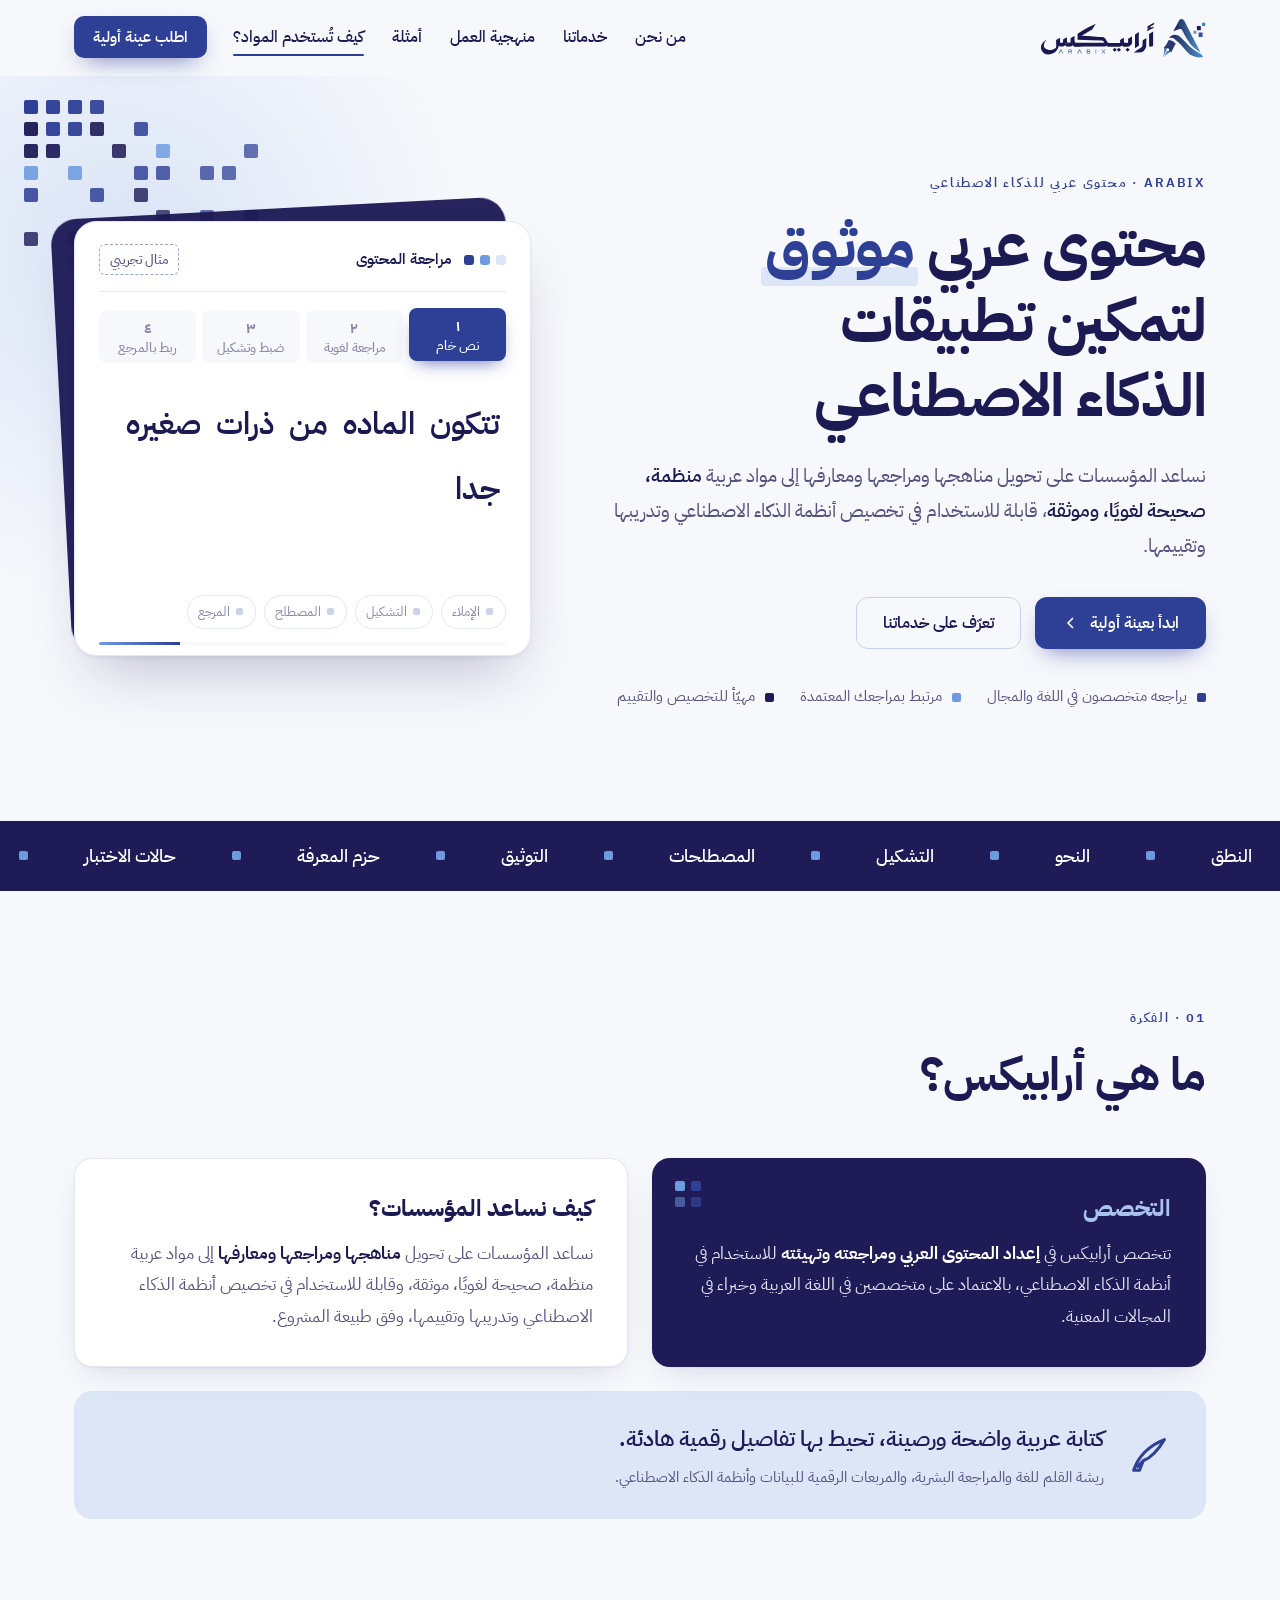
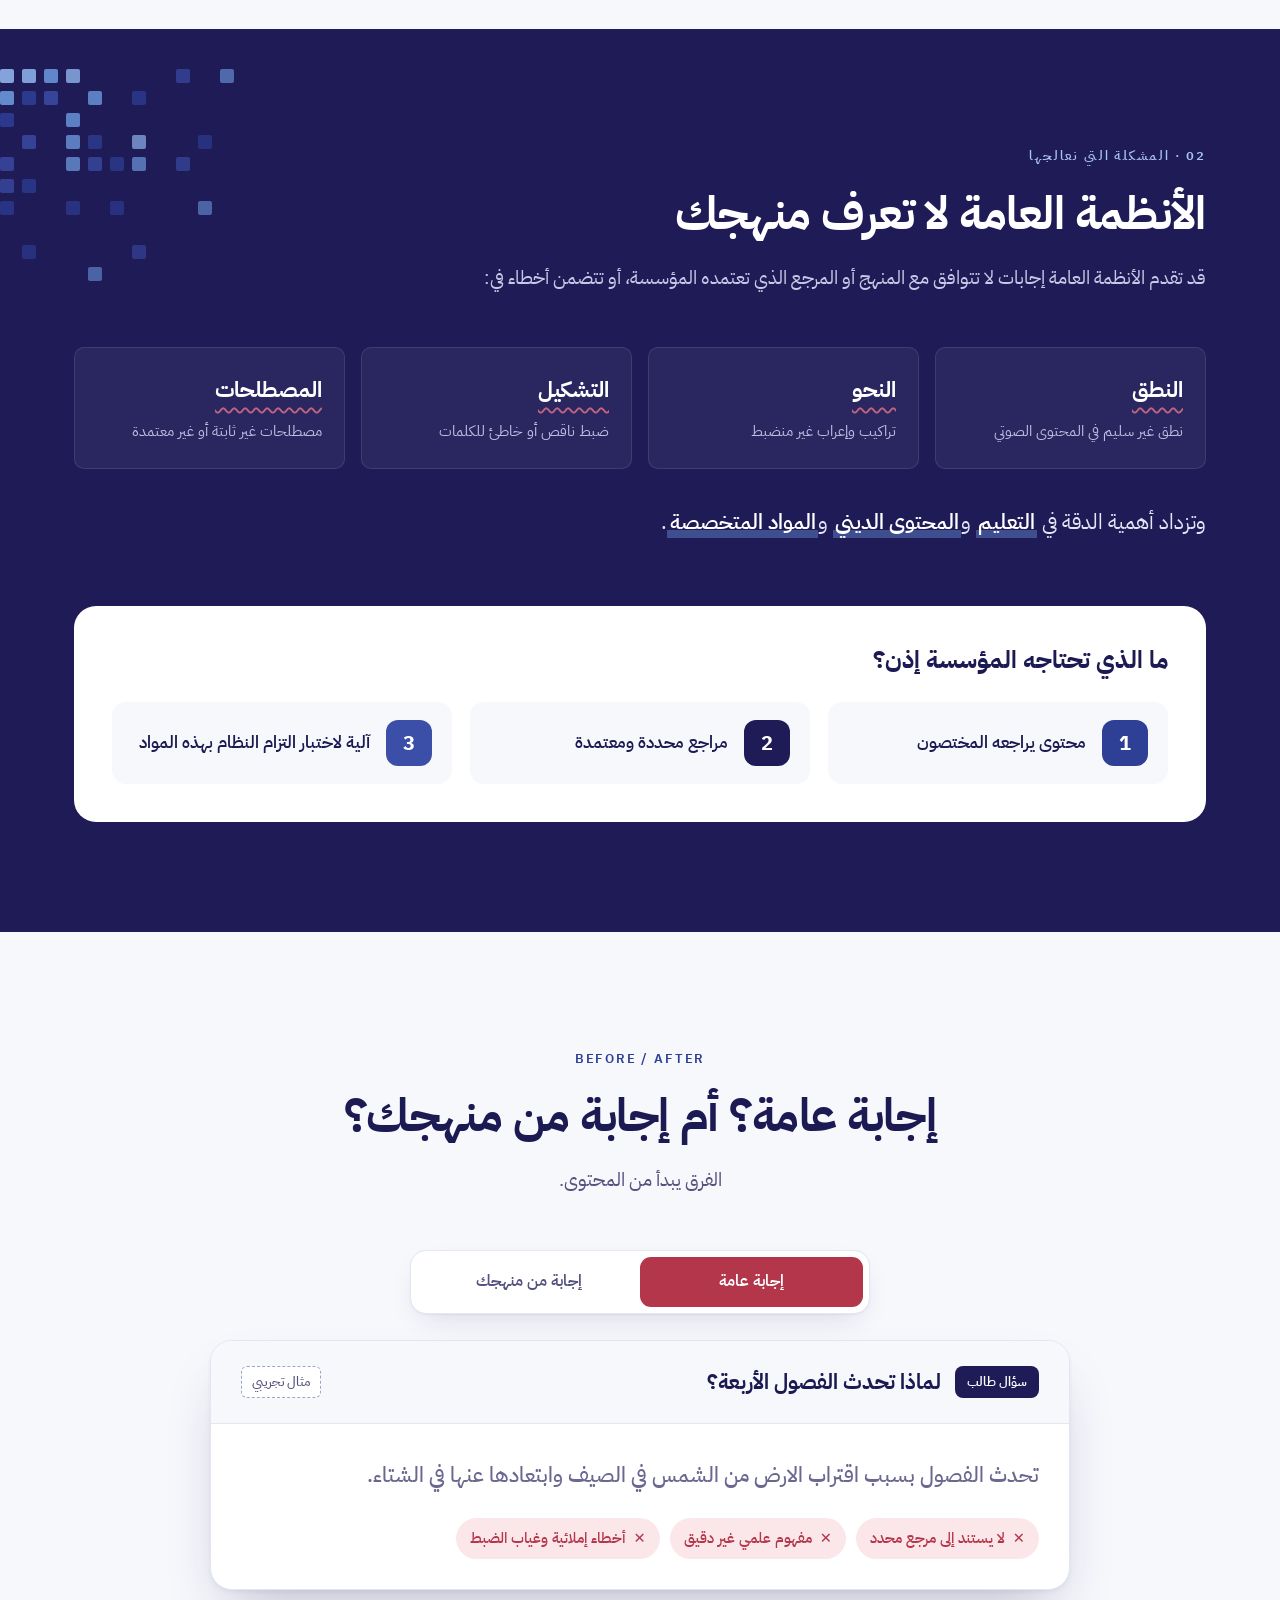
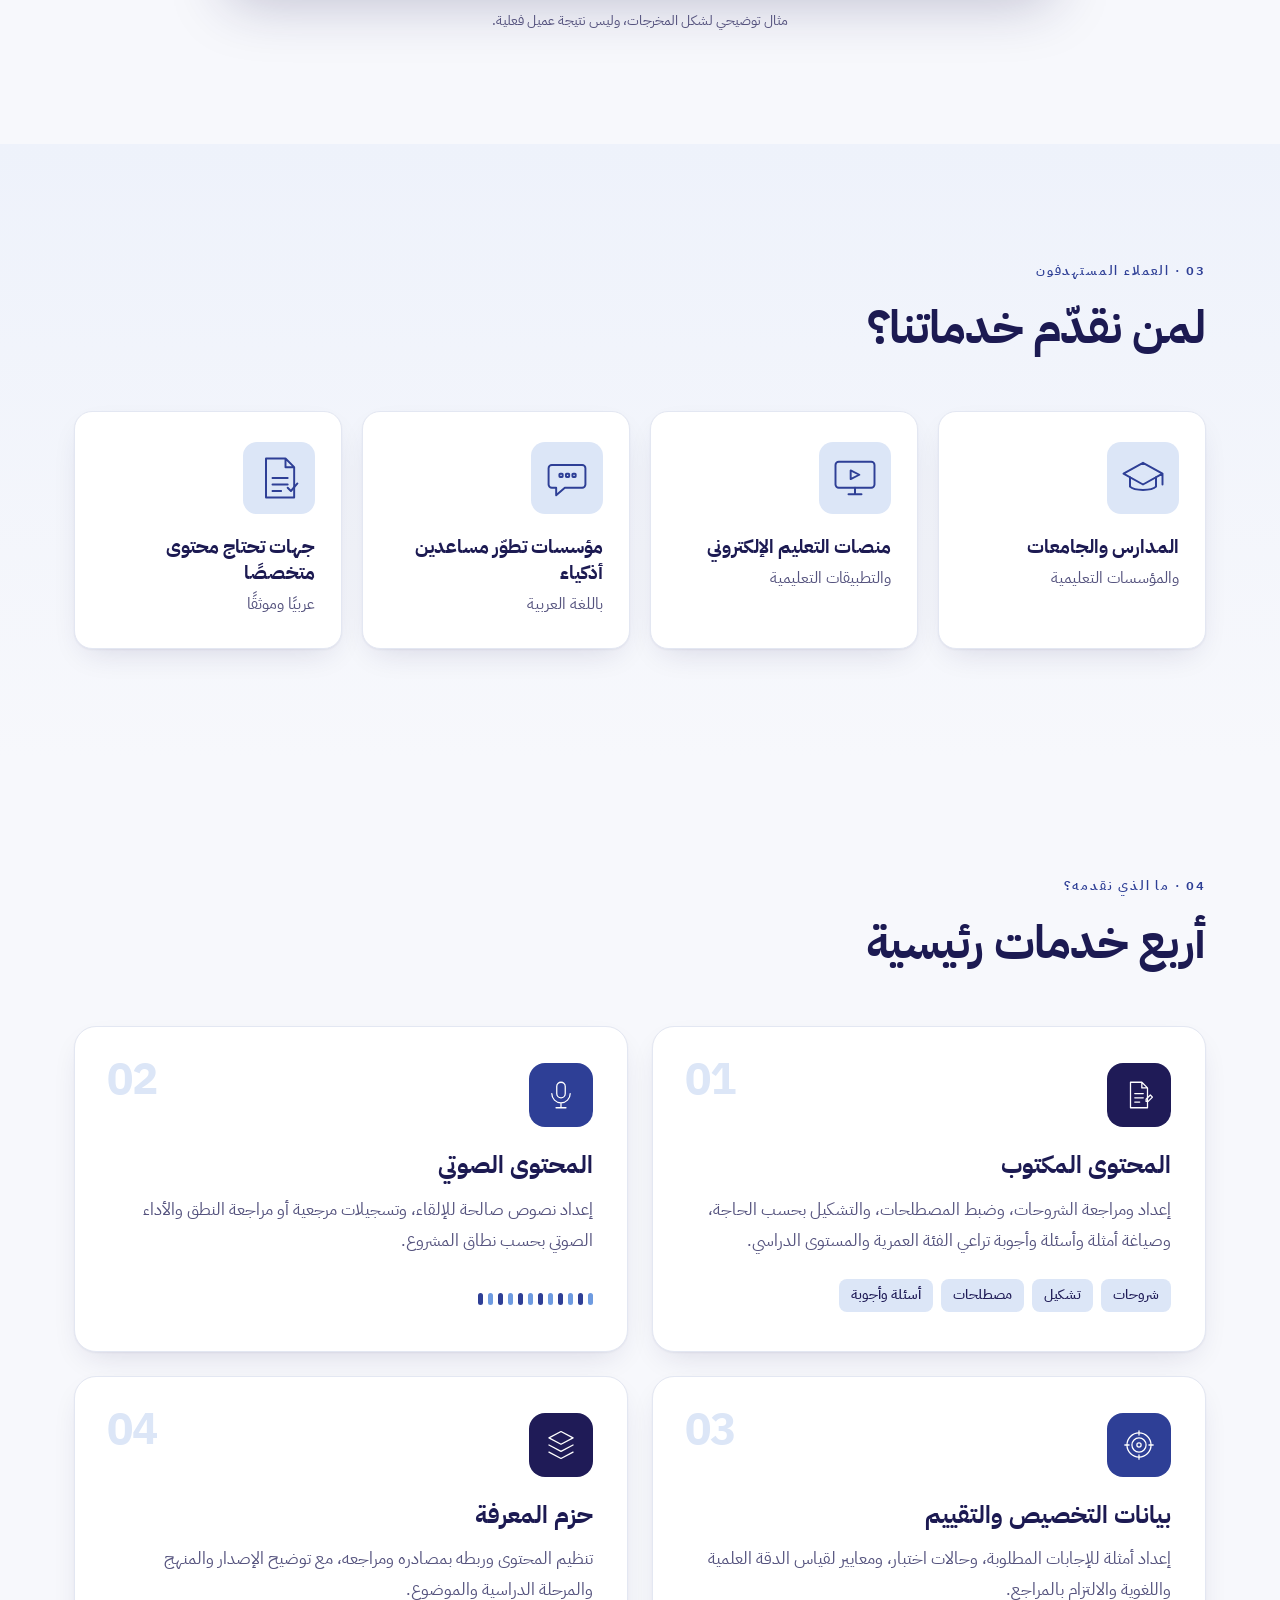
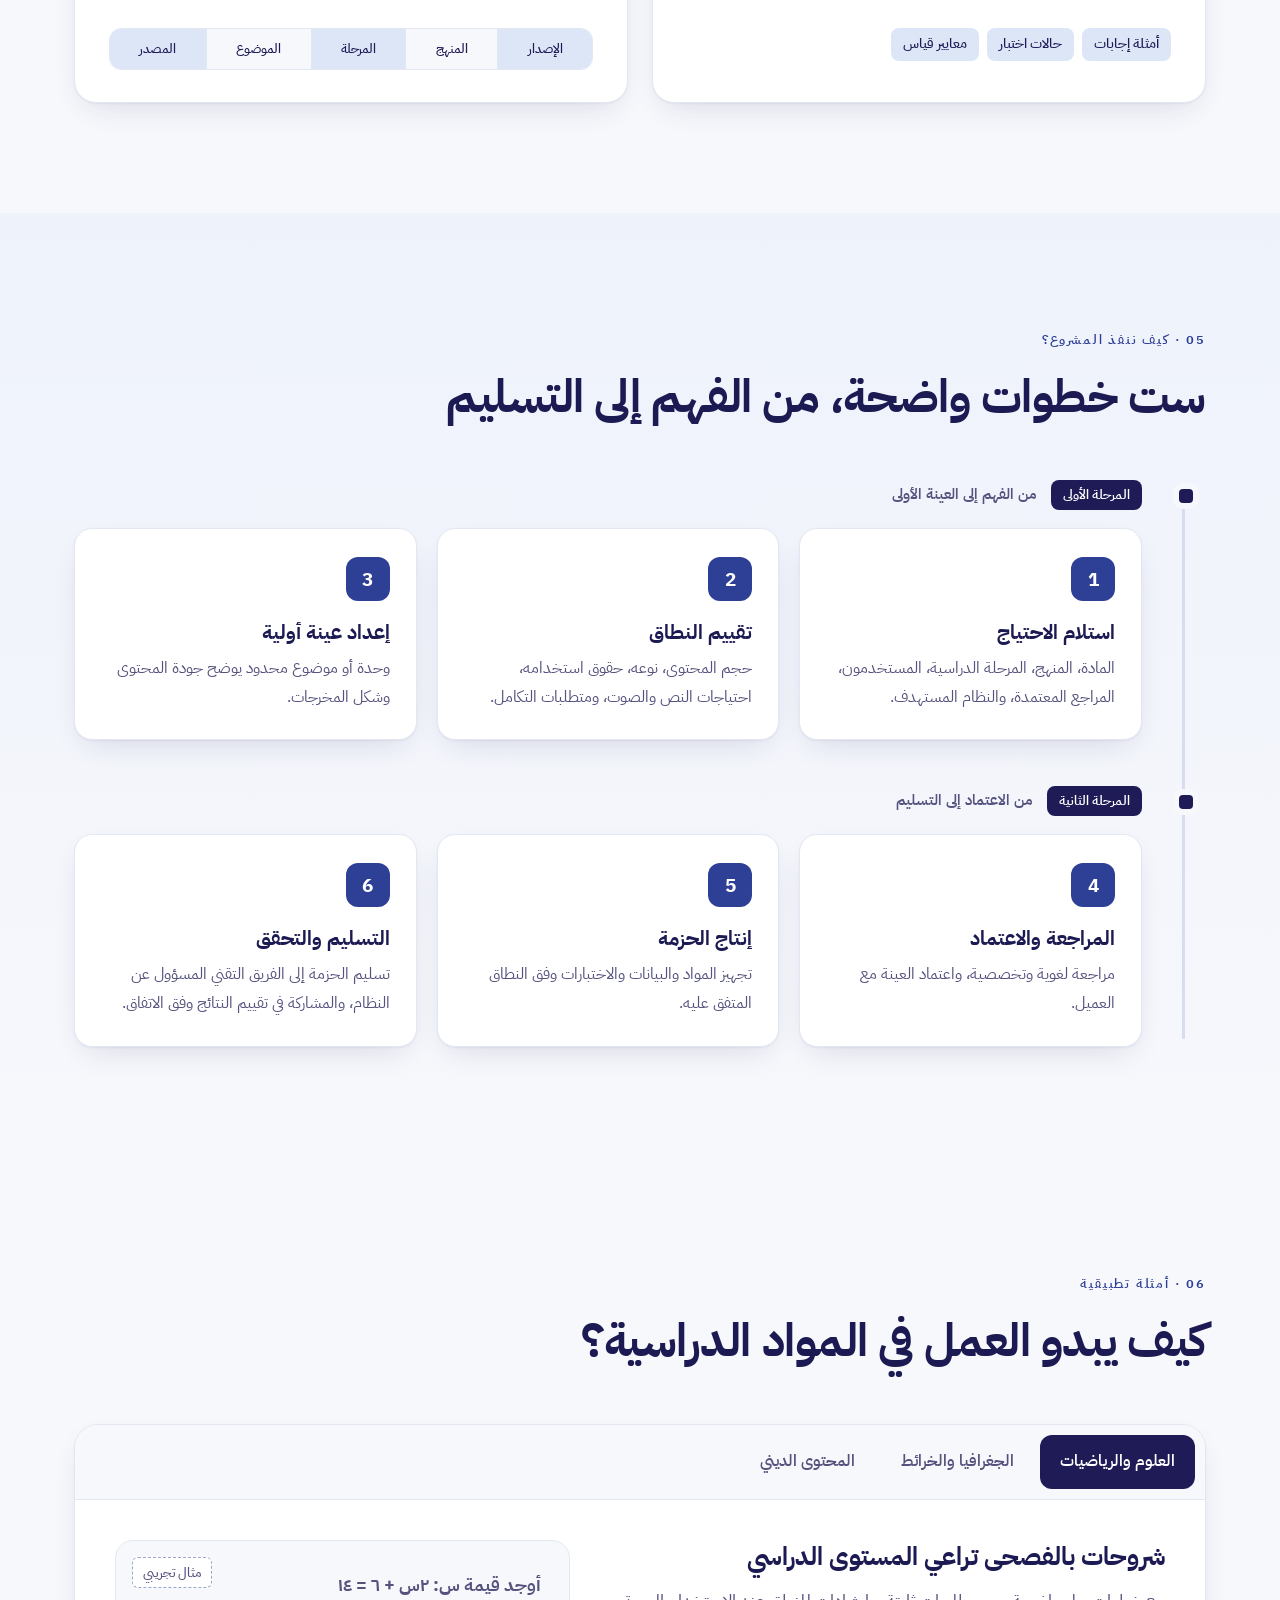
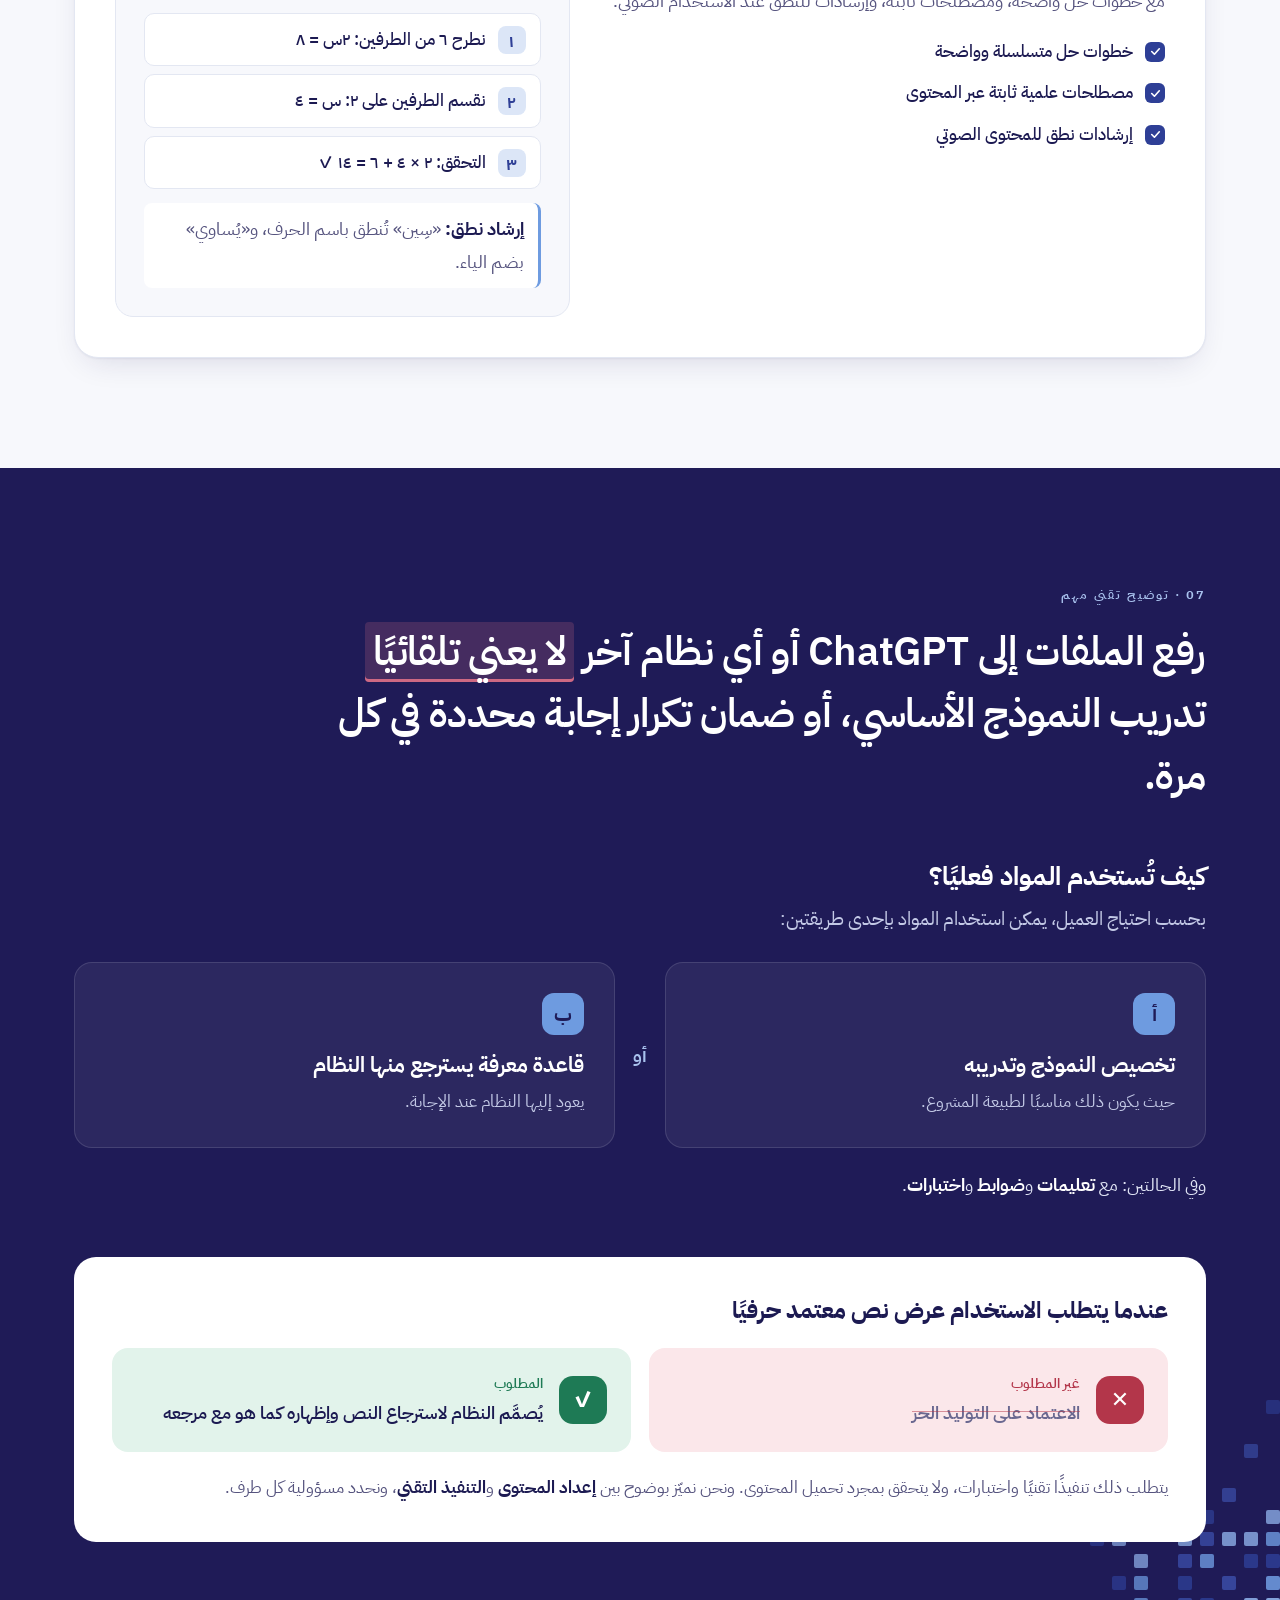
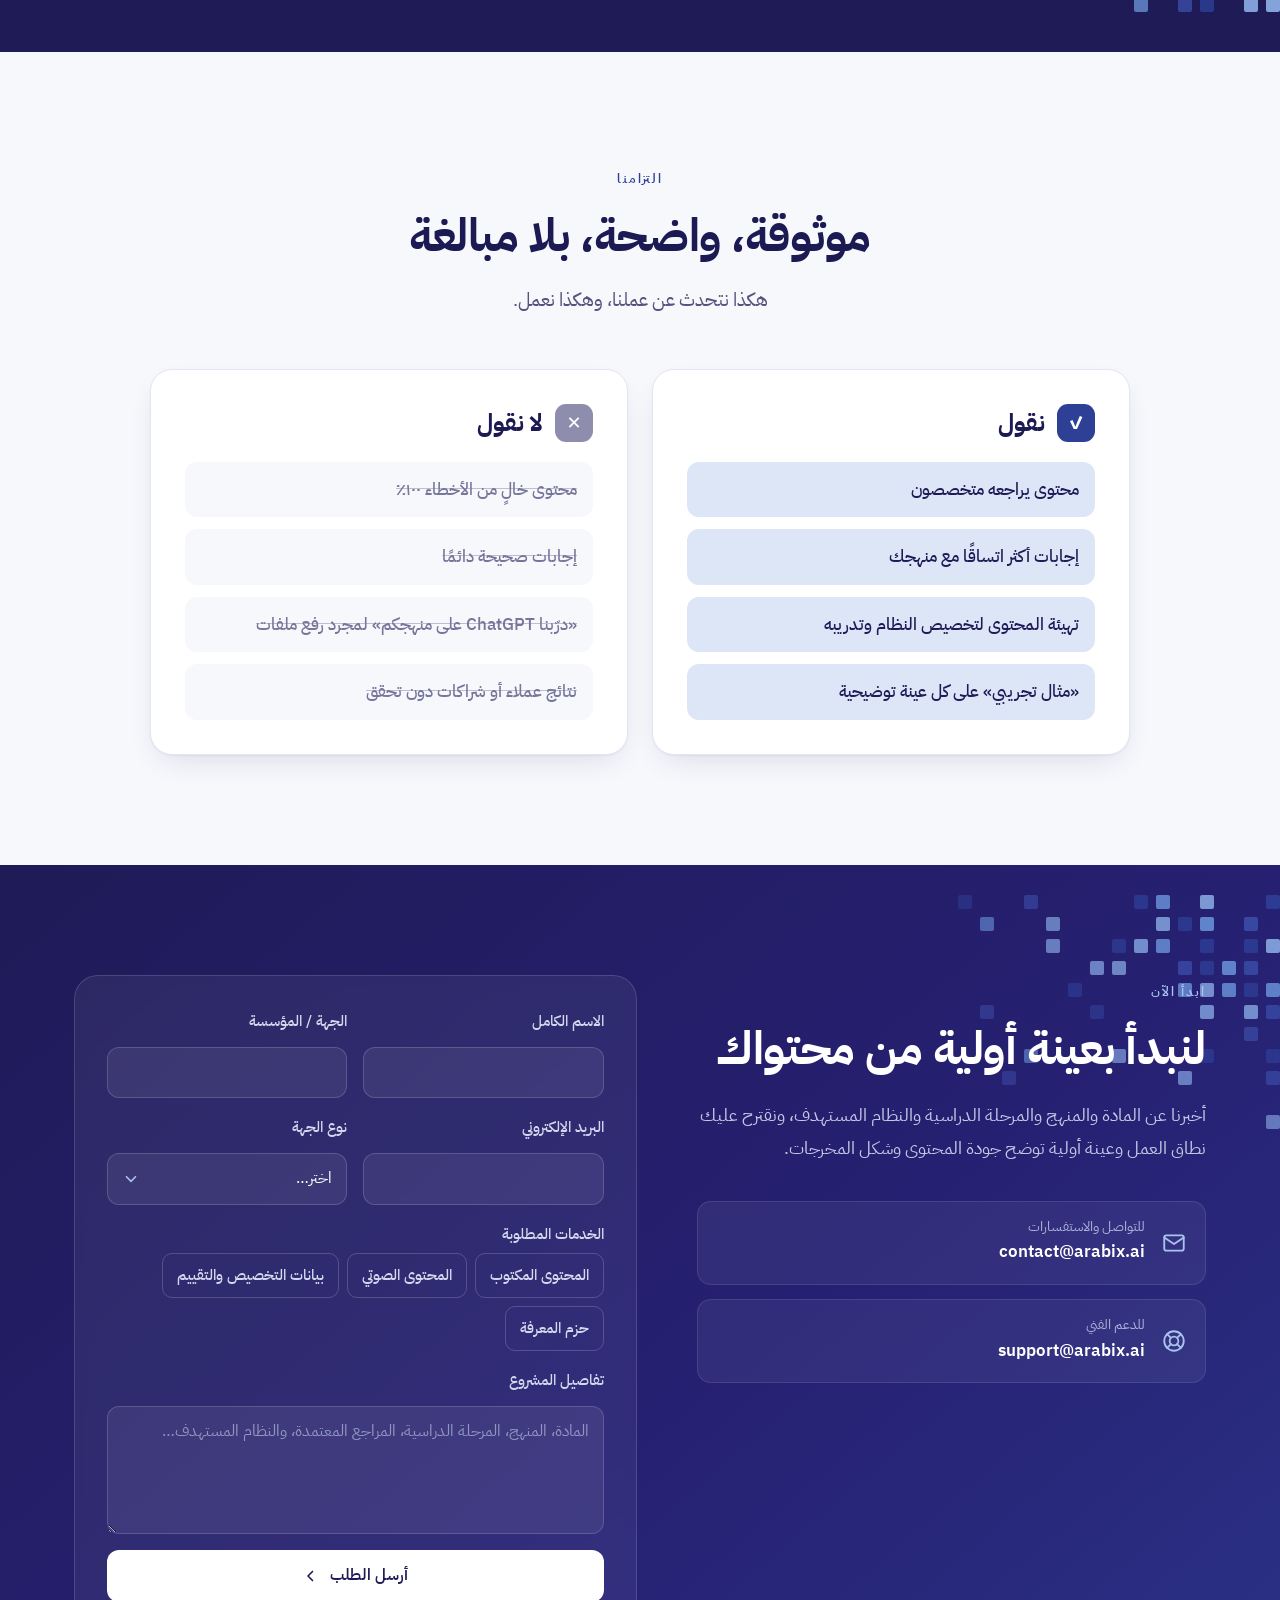
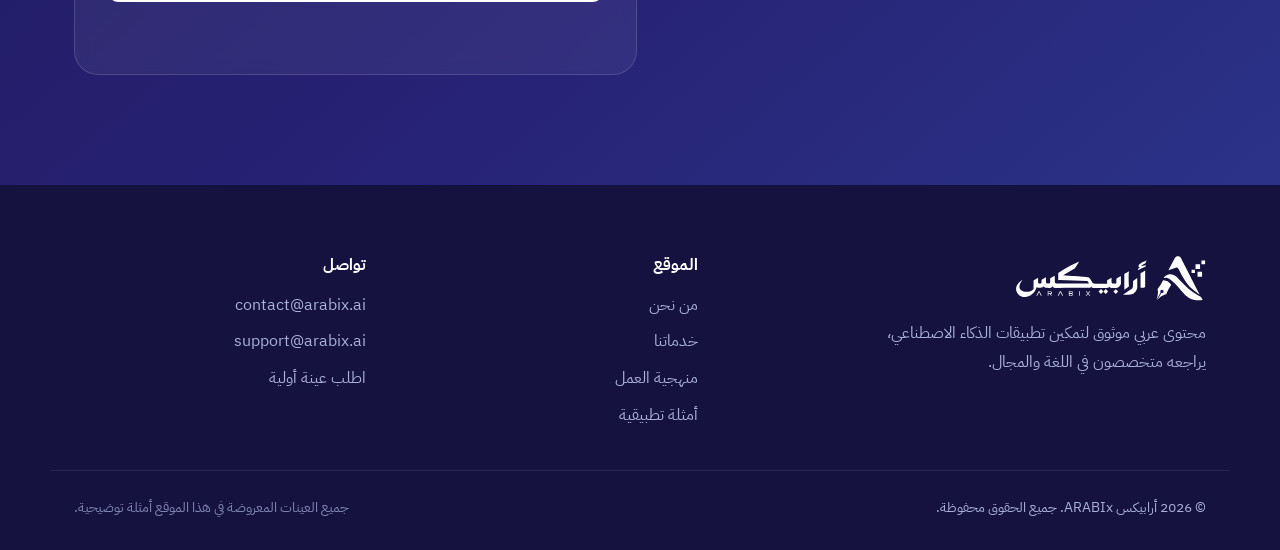
==== index.html @ 4bd647c6 "Initial release of the ARABIx website One-page Arabic (RTL) site: hero with live review demo, servic" ====
<!doctype html>
<html lang="ar" dir="rtl">
<head>
  <meta charset="utf-8">
  <meta name="viewport" content="width=device-width, initial-scale=1">
  <title>أرابيكس ARABIx | محتوى عربي موثوق لتمكين تطبيقات الذكاء الاصطناعي</title>
  <meta name="description" content="أرابيكس تساعد المؤسسات على إعداد محتوى عربي متخصص وموثق يراجعه متخصصون، وتهيئته لتخصيص أنظمة الذكاء الاصطناعي وتدريبها وتقييمها، بما يدعم إجابات أكثر اتساقًا مع مناهجها ومراجعها.">
  <meta name="theme-color" content="#1F1B57">
  <link rel="canonical" href="https://arabix.ai/">

  <meta property="og:type" content="website">
  <meta property="og:locale" content="ar_AR">
  <meta property="og:site_name" content="أرابيكس ARABIx">
  <meta property="og:title" content="أرابيكس | محتوى عربي موثوق للذكاء الاصطناعي">
  <meta property="og:description" content="محتوى عربي يراجعه متخصصون في اللغة والمجال، مهيّأ لتخصيص أنظمة الذكاء الاصطناعي وتدريبها وتقييمها.">
  <meta property="og:url" content="https://arabix.ai/">
  <meta property="og:image" content="https://arabix.ai/assets/img/og-image.png">
  <meta name="twitter:card" content="summary_large_image">

  <link rel="icon" href="assets/img/mark.svg" type="image/svg+xml">
  <link rel="apple-touch-icon" href="assets/img/apple-touch-icon.png">
  <link rel="manifest" href="site.webmanifest">

  <link rel="preconnect" href="https://fonts.googleapis.com">
  <link rel="preconnect" href="https://fonts.gstatic.com" crossorigin>
  <link href="https://fonts.googleapis.com/css2?family=IBM+Plex+Sans+Arabic:wght@300;400;500;600;700&display=swap" rel="stylesheet">
  <link rel="stylesheet" href="assets/css/style.css">

  <script type="application/ld+json">
  {
    "@context": "https://schema.org",
    "@type": "Organization",
    "name": "ARABIx — أرابيكس",
    "alternateName": "أرابيكس",
    "url": "https://arabix.ai/",
    "logo": "https://arabix.ai/assets/img/logo.svg",
    "description": "إعداد المحتوى العربي ومراجعته وتهيئته للاستخدام في أنظمة الذكاء الاصطناعي.",
    "contactPoint": [
      {"@type": "ContactPoint", "contactType": "customer service", "email": "contact@arabix.ai", "availableLanguage": ["Arabic", "English"]},
      {"@type": "ContactPoint", "contactType": "technical support", "email": "support@arabix.ai", "availableLanguage": ["Arabic", "English"]}
    ]
  }
  </script>
</head>
<body>
  <a class="skip-link" href="#main">تخطَّ إلى المحتوى</a>

  <!-- ============ HEADER ============ -->
  <header class="site-header" id="top">
    <div class="container header-inner">
      <a href="#top" class="brand" aria-label="أرابيكس — الصفحة الرئيسية">
        <img src="assets/img/logo.svg" alt="أرابيكس ARABIx" width="166" height="40">
      </a>
      <nav class="main-nav" id="main-nav" aria-label="القائمة الرئيسية">
        <a href="#about">من نحن</a>
        <a href="#services">خدماتنا</a>
        <a href="#process">منهجية العمل</a>
        <a href="#examples">أمثلة</a>
        <a href="#clarity">كيف تُستخدم المواد؟</a>
        <a href="#contact" class="btn btn-primary btn-sm nav-cta">اطلب عينة أولية</a>
      </nav>
      <button class="nav-toggle" aria-expanded="false" aria-controls="main-nav" aria-label="فتح القائمة">
        <span></span><span></span><span></span>
      </button>
    </div>
  </header>

  <main id="main">

    <!-- ============ HERO ============ -->
    <section class="hero">
      <div class="pixels pixels-hero" data-pixels data-corner="tl" data-cols="14" data-rows="9" aria-hidden="true"></div>
      <div class="container hero-grid">
        <div class="hero-copy">
          <span class="eyebrow reveal">ARABIX · محتوى عربي للذكاء الاصطناعي</span>
          <h1 class="reveal">
            محتوى عربي <span class="ink-accent">موثوق</span><br>
            لتمكين تطبيقات<br>
            الذكاء الاصطناعي
          </h1>
          <p class="lead reveal">
            نساعد المؤسسات على تحويل مناهجها ومراجعها ومعارفها إلى مواد عربية
            <strong>منظمة، صحيحة لغويًا، وموثقة</strong>، قابلة للاستخدام في تخصيص أنظمة الذكاء الاصطناعي وتدريبها وتقييمها.
          </p>
          <div class="hero-actions reveal">
            <a href="#contact" class="btn btn-primary">ابدأ بعينة أولية
              <svg viewBox="0 0 24 24" aria-hidden="true"><path d="M14 6l-6 6 6 6" /></svg>
            </a>
            <a href="#services" class="btn btn-ghost">تعرّف على خدماتنا</a>
          </div>
          <ul class="hero-points reveal">
            <li><i></i>يراجعه متخصصون في اللغة والمجال</li>
            <li><i></i>مرتبط بمراجعك المعتمدة</li>
            <li><i></i>مهيّأ للتخصيص والتقييم</li>
          </ul>
        </div>

        <!-- Live review demo -->
        <div class="hero-visual reveal">
          <div class="review-card" id="review-card" aria-live="polite">
            <div class="review-head">
              <div class="dots"><i></i><i></i><i></i></div>
              <span class="review-title">مراجعة المحتوى</span>
              <span class="tag-sample">مثال تجريبي</span>
            </div>
            <ol class="review-steps" id="review-steps">
              <li class="is-active">نص خام</li>
              <li>مراجعة لغوية</li>
              <li>ضبط وتشكيل</li>
              <li>ربط بالمرجع</li>
            </ol>
            <p class="review-text" id="review-text">
              <span class="w">تتكون</span>
              <span class="w fix" data-bad="الماده" data-good="المادة" data-tashkeel="المادَّةُ">الماده</span>
              <span class="w">من</span>
              <span class="w" data-tashkeel="ذَرّاتٍ">ذرات</span>
              <span class="w fix" data-bad="صغيره" data-good="صغيرة" data-tashkeel="صغيرةٍ">صغيره</span>
              <span class="w fix" data-bad="جدا" data-good="جدًا" data-tashkeel="جدًّا">جدا</span>
            </p>
            <div class="review-meta">
              <div class="review-source" id="review-source">
                <svg viewBox="0 0 24 24" aria-hidden="true"><path d="M5 4h10l4 4v12H5z M15 4v4h4 M8 13h8 M8 17h5"/></svg>
                <span>المرجع: كتاب العلوم · الصف السابع · الوحدة الثانية <em>(مرجع افتراضي)</em></span>
              </div>
              <div class="review-checks" id="review-checks">
                <span>الإملاء</span><span>التشكيل</span><span>المصطلح</span><span>المرجع</span>
              </div>
            </div>
            <div class="review-progress"><i id="review-bar"></i></div>
          </div>
        </div>
      </div>
    </section>

    <!-- ============ MARQUEE ============ -->
    <div class="ribbon" aria-hidden="true">
      <div class="ribbon-track">
        <span>النطق</span><span>النحو</span><span>التشكيل</span><span>المصطلحات</span><span>التوثيق</span><span>حزم المعرفة</span><span>حالات الاختبار</span><span>معايير التقييم</span><span>المحتوى الصوتي</span>
        <span>النطق</span><span>النحو</span><span>التشكيل</span><span>المصطلحات</span><span>التوثيق</span><span>حزم المعرفة</span><span>حالات الاختبار</span><span>معايير التقييم</span><span>المحتوى الصوتي</span>
      </div>
    </div>

    <!-- ============ ABOUT ============ -->
    <section class="section" id="about">
      <div class="container">
        <div class="section-head reveal">
          <span class="eyebrow">01 · الفكرة</span>
          <h2>ما هي أرابيكس؟</h2>
        </div>
        <div class="about-grid">
          <article class="card card-dark reveal">
            <h3>التخصص</h3>
            <p>
              تتخصص أرابيكس في <strong>إعداد المحتوى العربي ومراجعته وتهيئته</strong> للاستخدام في أنظمة الذكاء الاصطناعي،
              بالاعتماد على متخصصين في اللغة العربية وخبراء في المجالات المعنية.
            </p>
            <div class="mini-pixels" aria-hidden="true"><i></i><i></i><i></i><i></i></div>
          </article>
          <article class="card reveal">
            <h3>كيف نساعد المؤسسات؟</h3>
            <p>
              نساعد المؤسسات على تحويل <strong>مناهجها ومراجعها ومعارفها</strong> إلى مواد عربية منظمة، صحيحة لغويًا، موثقة،
              وقابلة للاستخدام في تخصيص أنظمة الذكاء الاصطناعي وتدريبها وتقييمها، وفق طبيعة المشروع.
            </p>
          </article>
          <blockquote class="about-quote reveal">
            <svg viewBox="0 0 24 24" aria-hidden="true"><path d="M4 20c2-6 6-12 16-16-3 5-6 9-11 11l-2 5z M9 15l-3 3"/></svg>
            <p>كتابة عربية واضحة ورصينة، تحيط بها تفاصيل رقمية هادئة.</p>
            <cite>ريشة القلم للغة والمراجعة البشرية، والمربعات الرقمية للبيانات وأنظمة الذكاء الاصطناعي.</cite>
          </blockquote>
        </div>
      </div>
    </section>

    <!-- ============ PROBLEM ============ -->
    <section class="section section-dark" id="problem">
      <div class="pixels pixels-problem" data-pixels data-corner="tl" data-cols="16" data-rows="10" data-light aria-hidden="true"></div>
      <div class="container">
        <div class="section-head reveal">
          <span class="eyebrow">02 · المشكلة التي نعالجها</span>
          <h2>الأنظمة العامة لا تعرف منهجك</h2>
          <p class="section-sub">قد تقدم الأنظمة العامة إجابات لا تتوافق مع المنهج أو المرجع الذي تعتمده المؤسسة، أو تتضمن أخطاء في:</p>
        </div>
        <div class="error-chips reveal">
          <div class="chip-err"><b>النطق</b><span>نطق غير سليم في المحتوى الصوتي</span></div>
          <div class="chip-err"><b>النحو</b><span>تراكيب وإعراب غير منضبط</span></div>
          <div class="chip-err"><b>التشكيل</b><span>ضبط ناقص أو خاطئ للكلمات</span></div>
          <div class="chip-err"><b>المصطلحات</b><span>مصطلحات غير ثابتة أو غير معتمدة</span></div>
        </div>
        <p class="stakes reveal">وتزداد أهمية الدقة في <mark>التعليم</mark> و<mark>المحتوى الديني</mark> و<mark>المواد المتخصصة</mark>.</p>

        <div class="needs reveal">
          <h3>ما الذي تحتاجه المؤسسة إذن؟</h3>
          <div class="needs-grid">
            <div class="need"><span class="need-n">1</span><p>محتوى يراجعه المختصون</p></div>
            <div class="need"><span class="need-n">2</span><p>مراجع محددة ومعتمدة</p></div>
            <div class="need"><span class="need-n">3</span><p>آلية لاختبار التزام النظام بهذه المواد</p></div>
          </div>
        </div>
      </div>
    </section>

    <!-- ============ BEFORE / AFTER ============ -->
    <section class="section" id="compare">
      <div class="container">
        <div class="section-head center reveal">
          <span class="eyebrow">BEFORE / AFTER</span>
          <h2>إجابة عامة؟ أم إجابة من منهجك؟</h2>
          <p class="section-sub">الفرق يبدأ من المحتوى.</p>
        </div>

        <div class="compare reveal">
          <div class="compare-toggle" role="tablist" aria-label="مقارنة الإجابات">
            <button role="tab" aria-selected="true" aria-controls="ans-generic" id="tab-generic" class="is-active">إجابة عامة</button>
            <button role="tab" aria-selected="false" aria-controls="ans-curr" id="tab-curr">إجابة من منهجك</button>
            <span class="compare-thumb" aria-hidden="true"></span>
          </div>

          <div class="compare-card">
            <div class="compare-q">
              <span class="q-badge">سؤال طالب</span>
              <p>لماذا تحدث الفصول الأربعة؟</p>
              <span class="tag-sample">مثال تجريبي</span>
            </div>

            <div class="compare-answer" id="ans-generic" role="tabpanel" aria-labelledby="tab-generic">
              <p class="answer-text">تحدث الفصول بسبب اقتراب الارض من الشمس في الصيف وابتعادها عنها في الشتاء.</p>
              <ul class="flags">
                <li class="bad">لا يستند إلى مرجع محدد</li>
                <li class="bad">مفهوم علمي غير دقيق</li>
                <li class="bad">أخطاء إملائية وغياب الضبط</li>
              </ul>
            </div>

            <div class="compare-answer" id="ans-curr" role="tabpanel" aria-labelledby="tab-curr" hidden>
              <p class="answer-text">تَحْدُثُ الفُصولُ الأربعةُ بسببِ <b>مَيْلِ مِحْوَرِ الأرضِ</b> أثناءَ دَوَرانِها حولَ الشمسِ، فيتغيّرُ مقدارُ أشعّةِ الشمسِ الساقطةِ على كلِّ نصفٍ من الكرةِ الأرضيةِ خلالَ العام.</p>
              <div class="answer-ref">
                <svg viewBox="0 0 24 24" aria-hidden="true"><path d="M5 4h10l4 4v12H5z M15 4v4h4 M8 13h8 M8 17h5"/></svg>
                المرجع المعتمد: كتاب العلوم · الصف السادس · وحدة الأرض والفضاء <em>(مرجع افتراضي للتوضيح)</em>
              </div>
              <ul class="flags">
                <li class="good">متوافق مع المنهج المعتمد</li>
                <li class="good">مصطلحات ثابتة ومضبوطة</li>
                <li class="good">مناسب للمستوى الدراسي</li>
              </ul>
            </div>
          </div>
          <p class="compare-note">مثال توضيحي لشكل المخرجات، وليس نتيجة عميل فعلية.</p>
        </div>
      </div>
    </section>

    <!-- ============ AUDIENCE ============ -->
    <section class="section section-soft" id="audience">
      <div class="container">
        <div class="section-head reveal">
          <span class="eyebrow">03 · العملاء المستهدفون</span>
          <h2>لمن نقدّم خدماتنا؟</h2>
        </div>
        <div class="audience-grid">
          <div class="aud reveal">
            <svg viewBox="0 0 48 48" aria-hidden="true"><path d="M6 20L24 10l18 10-18 10z M12 23v9c4 4 20 4 24 0v-9 M42 20v10"/></svg>
            <h3>المدارس والجامعات</h3><p>والمؤسسات التعليمية</p>
          </div>
          <div class="aud reveal">
            <svg viewBox="0 0 48 48" aria-hidden="true"><rect x="6" y="9" width="36" height="24" rx="3"/><path d="M18 39h12 M24 33v6 M20 17l8 4-8 4z"/></svg>
            <h3>منصات التعليم الإلكتروني</h3><p>والتطبيقات التعليمية</p>
          </div>
          <div class="aud reveal">
            <svg viewBox="0 0 48 48" aria-hidden="true"><path d="M10 12h28a3 3 0 0 1 3 3v15a3 3 0 0 1-3 3H22l-8 7v-7h-4a3 3 0 0 1-3-3V15a3 3 0 0 1 3-3z"/><rect x="17" y="20" width="3" height="3" rx=".6"/><rect x="23" y="20" width="3" height="3" rx=".6"/><rect x="29" y="20" width="3" height="3" rx=".6"/></svg>
            <h3>مؤسسات تطوّر مساعدين أذكياء</h3><p>باللغة العربية</p>
          </div>
          <div class="aud reveal">
            <svg viewBox="0 0 48 48" aria-hidden="true"><path d="M12 6h18l8 8v28H12z M30 6v8h8 M18 24h14 M18 30h14 M18 36h8"/><path d="M32 33l3 3 6-7"/></svg>
            <h3>جهات تحتاج محتوى متخصصًا</h3><p>عربيًا وموثقًا</p>
          </div>
        </div>
      </div>
    </section>

    <!-- ============ SERVICES ============ -->
    <section class="section" id="services">
      <div class="container">
        <div class="section-head reveal">
          <span class="eyebrow">04 · ما الذي نقدمه؟</span>
          <h2>أربع خدمات رئيسية</h2>
        </div>
        <div class="services-grid">
          <article class="service reveal">
            <div class="service-icon">
              <svg viewBox="0 0 48 48" aria-hidden="true"><path d="M12 6h16l8 8v28H12z M28 6v8h8"/><path d="M18 22h12 M18 28h12 M18 34h7"/><path d="M34 30l6-6 3 3-6 6h-3z"/></svg>
            </div>
            <span class="service-n">01</span>
            <h3>المحتوى المكتوب</h3>
            <p>إعداد ومراجعة الشروحات، وضبط المصطلحات، والتشكيل بحسب الحاجة، وصياغة أمثلة وأسئلة وأجوبة تراعي الفئة العمرية والمستوى الدراسي.</p>
            <ul class="tags"><li>شروحات</li><li>تشكيل</li><li>مصطلحات</li><li>أسئلة وأجوبة</li></ul>
          </article>
          <article class="service reveal">
            <div class="service-icon">
              <svg viewBox="0 0 48 48" aria-hidden="true"><rect x="18" y="6" width="12" height="22" rx="6"/><path d="M11 22a13 13 0 0 0 26 0 M24 35v7 M17 42h14"/></svg>
            </div>
            <span class="service-n">02</span>
            <h3>المحتوى الصوتي</h3>
            <p>إعداد نصوص صالحة للإلقاء، وتسجيلات مرجعية أو مراجعة النطق والأداء الصوتي بحسب نطاق المشروع.</p>
            <div class="wave" aria-hidden="true"><i></i><i></i><i></i><i></i><i></i><i></i><i></i><i></i><i></i><i></i><i></i><i></i></div>
          </article>
          <article class="service reveal">
            <div class="service-icon">
              <svg viewBox="0 0 48 48" aria-hidden="true"><circle cx="24" cy="24" r="17"/><circle cx="24" cy="24" r="10"/><circle cx="24" cy="24" r="3"/><path d="M24 4v6 M24 38v6 M4 24h6 M38 24h6"/></svg>
            </div>
            <span class="service-n">03</span>
            <h3>بيانات التخصيص والتقييم</h3>
            <p>إعداد أمثلة للإجابات المطلوبة، وحالات اختبار، ومعايير لقياس الدقة العلمية واللغوية والالتزام بالمراجع.</p>
            <ul class="tags"><li>أمثلة إجابات</li><li>حالات اختبار</li><li>معايير قياس</li></ul>
          </article>
          <article class="service reveal">
            <div class="service-icon">
              <svg viewBox="0 0 48 48" aria-hidden="true"><path d="M24 5l17 9-17 9-17-9z M7 24l17 9 17-9 M7 34l17 9 17-9"/></svg>
            </div>
            <span class="service-n">04</span>
            <h3>حزم المعرفة</h3>
            <p>تنظيم المحتوى وربطه بمصادره ومراجعه، مع توضيح الإصدار والمنهج والمرحلة الدراسية والموضوع.</p>
            <div class="kpack" aria-hidden="true">
              <span>الإصدار</span><span>المنهج</span><span>المرحلة</span><span>الموضوع</span><span>المصدر</span>
            </div>
          </article>
        </div>
      </div>
    </section>

    <!-- ============ PROCESS ============ -->
    <section class="section section-soft" id="process">
      <div class="container">
        <div class="section-head reveal">
          <span class="eyebrow">05 · كيف ننفذ المشروع؟</span>
          <h2>ست خطوات واضحة، من الفهم إلى التسليم</h2>
        </div>

        <div class="timeline" id="timeline">
          <div class="timeline-line"><i id="timeline-fill"></i></div>

          <div class="phase-label reveal"><span>المرحلة الأولى</span> من الفهم إلى العينة الأولى</div>
          <ol class="steps">
            <li class="step reveal">
              <span class="step-n">1</span>
              <h3>استلام الاحتياج</h3>
              <p>المادة، المنهج، المرحلة الدراسية، المستخدمون، المراجع المعتمدة، والنظام المستهدف.</p>
            </li>
            <li class="step reveal">
              <span class="step-n">2</span>
              <h3>تقييم النطاق</h3>
              <p>حجم المحتوى، نوعه، حقوق استخدامه، احتياجات النص والصوت، ومتطلبات التكامل.</p>
            </li>
            <li class="step reveal">
              <span class="step-n">3</span>
              <h3>إعداد عينة أولية</h3>
              <p>وحدة أو موضوع محدود يوضح جودة المحتوى وشكل المخرجات.</p>
            </li>
          </ol>

          <div class="phase-label reveal"><span>المرحلة الثانية</span> من الاعتماد إلى التسليم</div>
          <ol class="steps" start="4">
            <li class="step reveal">
              <span class="step-n">4</span>
              <h3>المراجعة والاعتماد</h3>
              <p>مراجعة لغوية وتخصصية، واعتماد العينة مع العميل.</p>
            </li>
            <li class="step reveal">
              <span class="step-n">5</span>
              <h3>إنتاج الحزمة</h3>
              <p>تجهيز المواد والبيانات والاختبارات وفق النطاق المتفق عليه.</p>
            </li>
            <li class="step reveal">
              <span class="step-n">6</span>
              <h3>التسليم والتحقق</h3>
              <p>تسليم الحزمة إلى الفريق التقني المسؤول عن النظام، والمشاركة في تقييم النتائج وفق الاتفاق.</p>
            </li>
          </ol>
        </div>
      </div>
    </section>

    <!-- ============ EXAMPLES ============ -->
    <section class="section" id="examples">
      <div class="container">
        <div class="section-head reveal">
          <span class="eyebrow">06 · أمثلة تطبيقية</span>
          <h2>كيف يبدو العمل في المواد الدراسية؟</h2>
        </div>

        <div class="tabs reveal">
          <div class="tab-list" role="tablist" aria-label="أمثلة تطبيقية">
            <button role="tab" aria-selected="true" aria-controls="ex-sci" id="t-sci" class="is-active">العلوم والرياضيات</button>
            <button role="tab" aria-selected="false" aria-controls="ex-geo" id="t-geo">الجغرافيا والخرائط</button>
            <button role="tab" aria-selected="false" aria-controls="ex-rel" id="t-rel">المحتوى الديني</button>
          </div>

          <div class="tab-panel" id="ex-sci" role="tabpanel" aria-labelledby="t-sci">
            <div class="ex-grid">
              <div>
                <h3>شروحات بالفصحى تراعي المستوى الدراسي</h3>
                <p>مع خطوات حل واضحة، ومصطلحات ثابتة، وإرشادات للنطق عند الاستخدام الصوتي.</p>
                <ul class="checks">
                  <li>خطوات حل متسلسلة وواضحة</li>
                  <li>مصطلحات علمية ثابتة عبر المحتوى</li>
                  <li>إرشادات نطق للمحتوى الصوتي</li>
                </ul>
              </div>
              <div class="ex-sample">
                <span class="tag-sample">مثال تجريبي</span>
                <p class="ex-q">أوجد قيمة س: ٢س + ٦ = ١٤</p>
                <ol class="ex-steps">
                  <li>نطرح ٦ من الطرفين: ٢س = ٨</li>
                  <li>نقسم الطرفين على ٢: س = ٤</li>
                  <li>التحقق: ٢ × ٤ + ٦ = ١٤ ✓</li>
                </ol>
                <p class="ex-voice"><b>إرشاد نطق:</b> «سِين» تُنطق باسم الحرف، و«يُساوي» بضم الياء.</p>
              </div>
            </div>
          </div>

          <div class="tab-panel" id="ex-geo" role="tabpanel" aria-labelledby="t-geo" hidden>
            <div class="ex-grid">
              <div>
                <h3>شروحات عربية للمواقع والاتجاهات والمفاهيم الجغرافية</h3>
                <p>مع أسماء ومصطلحات معتمدة، وأسئلة وأجوبة مرتبطة بالمحتوى البصري حيث يلزم.</p>
                <ul class="checks">
                  <li>أسماء أماكن ومصطلحات معتمدة</li>
                  <li>شرح الاتجاهات والمواقع بوضوح</li>
                  <li>أسئلة وأجوبة مرتبطة بالخرائط والصور</li>
                </ul>
              </div>
              <div class="ex-sample ex-map">
                <span class="tag-sample">مثال تجريبي</span>
                <div class="compass" aria-hidden="true">
                  <span class="n">شمال</span><span class="s">جنوب</span><span class="e">شرق</span><span class="w">غرب</span>
                  <i></i>
                </div>
                <p class="ex-q">سؤال: في أي اتجاه تقع النقطة (ب) بالنسبة إلى النقطة (أ) على الخريطة؟</p>
                <p>جواب: تقع النقطة (ب) <b>شمال شرق</b> النقطة (أ).</p>
              </div>
            </div>
          </div>

          <div class="tab-panel" id="ex-rel" role="tabpanel" aria-labelledby="t-rel" hidden>
            <div class="ex-grid">
              <div>
                <h3>المحتوى الديني: دقة وأمانة علمية</h3>
                <div class="two-cols">
                  <div>
                    <h4>الأمانة العلمية</h4>
                    <ul class="checks">
                      <li>تُنسب الأقوال إلى أصحابها</li>
                      <li>يُذكر الخلاف عند وجوده</li>
                      <li>لا يُدّعى الإجماع دون توثيق</li>
                    </ul>
                  </div>
                  <div>
                    <h4>الإعداد والتوثيق</h4>
                    <ul class="checks">
                      <li>مواد مرتبطة بالمصادر التي تعتمدها الجهة</li>
                      <li>توثيق الآيات والأحاديث والتفاسير</li>
                      <li>مراجعتها من مختصين مؤهلين</li>
                    </ul>
                  </div>
                </div>
              </div>
              <div class="ex-sample ex-note">
                <svg viewBox="0 0 48 48" aria-hidden="true"><path d="M24 10c-6-4-14-4-18-2v30c4-2 12-2 18 2 6-4 14-4 18-2V8c-4-2-12-2-18 2z M24 10v30"/></svg>
                <p>إذا حددت الجهة إطارًا علميًا أو مذهبيًا، <b>يُذكر بوضوح ضمن نطاق العمل.</b></p>
              </div>
            </div>
          </div>
        </div>
      </div>
    </section>

    <!-- ============ TECH CLARITY ============ -->
    <section class="section section-dark" id="clarity">
      <div class="pixels pixels-clarity" data-pixels data-corner="br" data-cols="16" data-rows="10" data-light aria-hidden="true"></div>
      <div class="container">
        <div class="section-head reveal">
          <span class="eyebrow">07 · توضيح تقني مهم</span>
          <h2 class="statement">
            رفع الملفات إلى ChatGPT أو أي نظام آخر
            <span class="neg">لا يعني تلقائيًا</span>
            تدريب النموذج الأساسي، أو ضمان تكرار إجابة محددة في كل مرة.
          </h2>
        </div>

        <h3 class="sub-h reveal">كيف تُستخدم المواد فعليًا؟</h3>
        <p class="section-sub reveal">بحسب احتياج العميل، يمكن استخدام المواد بإحدى طريقتين:</p>
        <div class="paths">
          <div class="path reveal">
            <span class="path-n">أ</span>
            <h4>تخصيص النموذج وتدريبه</h4>
            <p>حيث يكون ذلك مناسبًا لطبيعة المشروع.</p>
          </div>
          <div class="path-or reveal" aria-hidden="true">أو</div>
          <div class="path reveal">
            <span class="path-n">ب</span>
            <h4>قاعدة معرفة يسترجع منها النظام</h4>
            <p>يعود إليها النظام عند الإجابة.</p>
          </div>
        </div>
        <p class="paths-foot reveal">وفي الحالتين: مع <b>تعليمات</b> و<b>ضوابط</b> و<b>اختبارات</b>.</p>

        <div class="verbatim reveal">
          <h3>عندما يتطلب الاستخدام عرض نص معتمد حرفيًا</h3>
          <div class="vb-grid">
            <div class="vb vb-no">
              <span class="vb-icon">✕</span>
              <span class="vb-label">غير المطلوب</span>
              <p>الاعتماد على التوليد الحر</p>
            </div>
            <div class="vb vb-yes">
              <span class="vb-icon">✓</span>
              <span class="vb-label">المطلوب</span>
              <p>يُصمَّم النظام لاسترجاع النص وإظهاره كما هو مع مرجعه</p>
            </div>
          </div>
          <p class="vb-foot">يتطلب ذلك تنفيذًا تقنيًا واختبارات، ولا يتحقق بمجرد تحميل المحتوى. ونحن نميّز بوضوح بين <b>إعداد المحتوى</b> و<b>التنفيذ التقني</b>، ونحدد مسؤولية كل طرف.</p>
        </div>
      </div>
    </section>

    <!-- ============ PRINCIPLES ============ -->
    <section class="section" id="principles">
      <div class="container">
        <div class="section-head center reveal">
          <span class="eyebrow">التزامنا</span>
          <h2>موثوقة، واضحة، بلا مبالغة</h2>
          <p class="section-sub">هكذا نتحدث عن عملنا، وهكذا نعمل.</p>
        </div>
        <div class="say-grid reveal">
          <div class="say say-yes">
            <h3><span>✓</span> نقول</h3>
            <ul>
              <li>محتوى يراجعه متخصصون</li>
              <li>إجابات أكثر اتساقًا مع منهجك</li>
              <li>تهيئة المحتوى لتخصيص النظام وتدريبه</li>
              <li>«مثال تجريبي» على كل عينة توضيحية</li>
            </ul>
          </div>
          <div class="say say-no">
            <h3><span>✕</span> لا نقول</h3>
            <ul>
              <li>محتوى خالٍ من الأخطاء ١٠٠٪</li>
              <li>إجابات صحيحة دائمًا</li>
              <li>«درّبنا ChatGPT على منهجكم» لمجرد رفع ملفات</li>
              <li>نتائج عملاء أو شراكات دون تحقق</li>
            </ul>
          </div>
        </div>
      </div>
    </section>

    <!-- ============ CONTACT ============ -->
    <section class="section section-cta" id="contact">
      <div class="pixels pixels-cta" data-pixels data-corner="tr" data-cols="18" data-rows="12" data-light aria-hidden="true"></div>
      <div class="container cta-grid">
        <div class="cta-copy reveal">
          <span class="eyebrow">ابدأ الآن</span>
          <h2>لنبدأ بعينة أولية من محتواك</h2>
          <p>أخبرنا عن المادة والمنهج والمرحلة الدراسية والنظام المستهدف، ونقترح عليك نطاق العمل وعينة أولية توضح جودة المحتوى وشكل المخرجات.</p>
          <ul class="contact-list">
            <li>
              <svg viewBox="0 0 24 24" aria-hidden="true"><rect x="3" y="5" width="18" height="14" rx="2"/><path d="M3 7l9 6 9-6"/></svg>
              <div><small>للتواصل والاستفسارات</small><a href="mailto:contact@arabix.ai" data-email="contact">contact@arabix.ai</a></div>
            </li>
            <li>
              <svg viewBox="0 0 24 24" aria-hidden="true"><circle cx="12" cy="12" r="9"/><circle cx="12" cy="12" r="4"/><path d="M5.6 5.6l3.6 3.6 M14.8 14.8l3.6 3.6 M18.4 5.6l-3.6 3.6 M9.2 14.8l-3.6 3.6"/></svg>
              <div><small>للدعم الفني</small><a href="mailto:support@arabix.ai" data-email="support">support@arabix.ai</a></div>
            </li>
          </ul>
        </div>

        <form class="contact-form reveal" id="contact-form" novalidate>
          <div class="field-row">
            <label class="field">
              <span>الاسم الكامل</span>
              <input type="text" name="name" required autocomplete="name">
            </label>
            <label class="field">
              <span>الجهة / المؤسسة</span>
              <input type="text" name="org" required autocomplete="organization">
            </label>
          </div>
          <div class="field-row">
            <label class="field">
              <span>البريد الإلكتروني</span>
              <input type="email" name="email" required autocomplete="email" dir="ltr">
            </label>
            <label class="field">
              <span>نوع الجهة</span>
              <select name="type" required>
                <option value="" selected disabled>اختر…</option>
                <option>مدرسة أو جامعة أو مؤسسة تعليمية</option>
                <option>منصة تعليم إلكتروني أو تطبيق تعليمي</option>
                <option>مؤسسة تطوّر مساعدًا ذكيًا بالعربية</option>
                <option>جهة تحتاج محتوى عربيًا متخصصًا</option>
                <option>أخرى</option>
              </select>
            </label>
          </div>
          <fieldset class="field">
            <legend>الخدمات المطلوبة</legend>
            <div class="choice-chips">
              <label><input type="checkbox" name="services" value="المحتوى المكتوب"><span>المحتوى المكتوب</span></label>
              <label><input type="checkbox" name="services" value="المحتوى الصوتي"><span>المحتوى الصوتي</span></label>
              <label><input type="checkbox" name="services" value="بيانات التخصيص والتقييم"><span>بيانات التخصيص والتقييم</span></label>
              <label><input type="checkbox" name="services" value="حزم المعرفة"><span>حزم المعرفة</span></label>
            </div>
          </fieldset>
          <label class="field">
            <span>تفاصيل المشروع</span>
            <textarea name="message" rows="4" required placeholder="المادة، المنهج، المرحلة الدراسية، المراجع المعتمدة، والنظام المستهدف…"></textarea>
          </label>
          <!-- honeypot -->
          <input type="text" name="website" class="hp" tabindex="-1" autocomplete="off" aria-hidden="true">
          <button type="submit" class="btn btn-light btn-block">
            أرسل الطلب
            <svg viewBox="0 0 24 24" aria-hidden="true"><path d="M14 6l-6 6 6 6" /></svg>
          </button>
          <p class="form-status" id="form-status" role="status"></p>
        </form>
      </div>
    </section>
  </main>

  <!-- ============ FOOTER ============ -->
  <footer class="site-footer">
    <div class="container footer-grid">
      <div class="footer-brand">
        <img src="assets/img/logo-white.svg" alt="أرابيكس ARABIx" width="180" height="43" loading="lazy">
        <p>محتوى عربي موثوق لتمكين تطبيقات الذكاء الاصطناعي، يراجعه متخصصون في اللغة والمجال.</p>
      </div>
      <nav class="footer-nav" aria-label="روابط التذييل">
        <h4>الموقع</h4>
        <a href="#about">من نحن</a>
        <a href="#services">خدماتنا</a>
        <a href="#process">منهجية العمل</a>
        <a href="#examples">أمثلة تطبيقية</a>
      </nav>
      <div class="footer-nav">
        <h4>تواصل</h4>
        <a href="mailto:contact@arabix.ai" data-email="contact">contact@arabix.ai</a>
        <a href="mailto:support@arabix.ai" data-email="support">support@arabix.ai</a>
        <a href="#contact">اطلب عينة أولية</a>
      </div>
    </div>
    <div class="container footer-bottom">
      <p>© <span id="year">2026</span> أرابيكس ARABIx. جميع الحقوق محفوظة.</p>
      <p class="footer-note">جميع العينات المعروضة في هذا الموقع أمثلة توضيحية.</p>
    </div>
  </footer>

  <script src="assets/js/main.js" defer></script>
</body>
</html>
---- assets/css/style.css ----
/* =========================================================
   ARABIx — أرابيكس
   Brand: indigo-deep #1F1B57 · indigo #2E3F96 · sky #6E9BE0
          sky-soft #DCE6F7 · ink #1C1A52 · surface #F7F8FC
   Ratio: 60% surface · 30% navy · 10% blue
   ========================================================= */

:root {
  --indigo-deep: #1F1B57;
  --indigo: #2E3F96;
  --sky: #6E9BE0;          /* decoration only — never text on light bg */
  --sky-soft: #DCE6F7;
  --ink: #1C1A52;
  --surface: #F7F8FC;
  --white: #FFFFFF;
  --muted: #55537E;
  --line: #E3E7F2;
  --ok: #1E7A55;
  --ok-soft: #E2F3EB;
  --bad: #B3364A;
  --bad-soft: #FBE7EA;

  --radius: 18px;
  --radius-sm: 10px;
  --shadow: 0 1px 2px rgba(28,26,82,.05), 0 12px 32px -12px rgba(28,26,82,.16);
  --shadow-lg: 0 2px 4px rgba(28,26,82,.05), 0 30px 60px -20px rgba(28,26,82,.28);
  --container: 1180px;
  --header-h: 76px;
  --ease: cubic-bezier(.2,.7,.2,1);
  --font: "IBM Plex Sans Arabic", "IBM Plex Sans", system-ui, -apple-system, "Segoe UI", Tahoma, sans-serif;
}

*, *::before, *::after { box-sizing: border-box; }
html { scroll-behavior: smooth; scroll-padding-top: calc(var(--header-h) + 12px); -webkit-text-size-adjust: 100%; }
body {
  margin: 0;
  font-family: var(--font);
  font-size: 17px;
  line-height: 1.85;
  color: var(--ink);
  background: var(--surface);
  -webkit-font-smoothing: antialiased;
  overflow-x: hidden;
}
img, svg { display: block; max-width: 100%; }
a { color: var(--indigo); text-decoration: none; }
h1, h2, h3, h4 { margin: 0; line-height: 1.35; font-weight: 700; color: var(--ink); }
p { margin: 0; }
ul, ol { margin: 0; padding: 0; list-style: none; }
button { font: inherit; cursor: pointer; }
:focus-visible { outline: 3px solid var(--sky); outline-offset: 3px; border-radius: 6px; }

.container { width: 100%; max-width: var(--container); margin-inline: auto; padding-inline: 24px; }

.skip-link {
  position: absolute; inset-inline-start: 12px; top: -60px; z-index: 200;
  background: var(--indigo-deep); color: #fff; padding: 10px 16px; border-radius: 8px;
}
.skip-link:focus { top: 12px; }

/* ---------- Buttons ---------- */
.btn {
  display: inline-flex; align-items: center; justify-content: center; gap: 10px;
  height: 52px; padding: 0 26px; border-radius: 12px; border: 1.5px solid transparent;
  font-weight: 600; font-size: 16px; white-space: nowrap;
  transition: transform .25s var(--ease), background .25s, box-shadow .25s, color .25s, border-color .25s;
}
.btn svg { width: 18px; height: 18px; fill: none; stroke: currentColor; stroke-width: 2.2; stroke-linecap: round; stroke-linejoin: round; transition: transform .25s var(--ease); }
.btn:hover svg { transform: translateX(-4px); }
.btn-primary { background: var(--indigo); color: #fff; box-shadow: 0 10px 24px -10px rgba(46,63,150,.7); }
.btn-primary:hover { background: var(--indigo-deep); transform: translateY(-2px); }
.btn-ghost { background: transparent; color: var(--ink); border-color: #C9D2EA; }
.btn-ghost:hover { border-color: var(--indigo); color: var(--indigo); background: #fff; }
.btn-light { background: #fff; color: var(--indigo-deep); }
.btn-light:hover { background: var(--sky-soft); transform: translateY(-2px); }
.btn-sm { height: 42px; padding: 0 18px; font-size: 15px; border-radius: 10px; }
.btn-block { width: 100%; }

/* ---------- Header ---------- */
.site-header {
  position: sticky; top: 0; z-index: 100; height: var(--header-h);
  background: rgba(247,248,252,.78);
  backdrop-filter: saturate(1.4) blur(14px); -webkit-backdrop-filter: saturate(1.4) blur(14px);
  border-bottom: 1px solid transparent; transition: border-color .3s, box-shadow .3s;
}
.site-header.is-scrolled { border-color: var(--line); box-shadow: 0 6px 24px -18px rgba(28,26,82,.4); }
.header-inner { height: 100%; display: flex; align-items: center; justify-content: space-between; gap: 24px; }
.brand img { height: 40px; width: auto; }
.main-nav { display: flex; align-items: center; gap: 4px; }
.main-nav a:not(.btn) {
  color: var(--ink); font-size: 15.5px; font-weight: 500; padding: 8px 12px; border-radius: 8px; position: relative;
}
.main-nav a:not(.btn)::after {
  content: ""; position: absolute; inset-inline: 12px; bottom: 4px; height: 2px; border-radius: 2px;
  background: var(--indigo); transform: scaleX(0); transition: transform .3s var(--ease);
}
.main-nav a:not(.btn):hover::after, .main-nav a.is-current::after { transform: scaleX(1); }
.main-nav .nav-cta { margin-inline-start: 10px; }
.nav-toggle { display: none; width: 44px; height: 44px; border: 0; background: transparent; padding: 10px; border-radius: 10px; }
.nav-toggle span { display: block; height: 2px; background: var(--ink); border-radius: 2px; margin: 5px 0; transition: transform .3s, opacity .3s; }
.nav-toggle[aria-expanded="true"] span:nth-child(1) { transform: translateY(7px) rotate(45deg); }
.nav-toggle[aria-expanded="true"] span:nth-child(2) { opacity: 0; }
.nav-toggle[aria-expanded="true"] span:nth-child(3) { transform: translateY(-7px) rotate(-45deg); }

/* ---------- Common section ---------- */
.section { position: relative; padding: 110px 0; overflow: hidden; }
.section-soft { background: linear-gradient(180deg, #EEF2FB 0%, var(--surface) 100%); }
.section-dark { background: var(--indigo-deep); color: #E9ECF8; }
.section-dark h2, .section-dark h3, .section-dark h4 { color: #fff; }
.section-head { max-width: 760px; margin-bottom: 52px; position: relative; z-index: 1; }
.section-head.center { margin-inline: auto; text-align: center; }
.eyebrow {
  display: inline-block; font-size: 13px; font-weight: 600; letter-spacing: .14em;
  color: var(--indigo); margin-bottom: 14px; text-transform: uppercase;
}
.section-dark .eyebrow, .section-cta .eyebrow { color: #A9C2EE; }
.section h2 { font-size: clamp(30px, 4vw, 46px); letter-spacing: -.01em; }
.section-sub { margin-top: 16px; font-size: 18.5px; color: var(--muted); }
.section-dark .section-sub { color: #C3C9E6; }
.tag-sample {
  display: inline-flex; align-items: center; gap: 6px; font-size: 12.5px; font-weight: 500;
  padding: 3px 10px; border: 1px dashed #9AA6CC; border-radius: 6px; color: var(--muted); background: #fff; white-space: nowrap;
}

/* ---------- Pixel motif ---------- */
.pixels {
  position: absolute; pointer-events: none; z-index: 0;
  display: grid; gap: 8px;
  grid-template-columns: repeat(var(--cols, 16), 14px);
  grid-auto-rows: 14px;
}
.pixels i { width: 14px; height: 14px; border-radius: 2px; opacity: 0; transform: scale(.4); transition: opacity .7s var(--ease), transform .7s var(--ease); }
.pixels.is-on i { opacity: var(--o, 1); transform: scale(1); }
.pixels i.tw { animation: twinkle var(--d, 5s) ease-in-out var(--dl, 0s) infinite; }
@keyframes twinkle { 0%, 100% { opacity: var(--o, 1); } 50% { opacity: calc(var(--o, 1) * .25); } }
.pixels-hero { top: 24px; left: 24px; }
.pixels-problem { top: 40px; left: 0; }
.pixels-clarity { bottom: 40px; right: 0; }
.pixels-cta { top: 30px; right: 0; }

/* ---------- Hero ---------- */
.hero { position: relative; padding: 90px 0 110px; overflow: hidden; }
.hero::before {
  content: ""; position: absolute; width: 760px; height: 760px; left: -260px; top: -200px; border-radius: 50%;
  background: radial-gradient(circle, rgba(110,155,224,.22), rgba(110,155,224,0) 65%); z-index: 0;
}
.hero-grid { position: relative; z-index: 1; display: grid; grid-template-columns: 1.15fr .85fr; gap: 56px; align-items: center; }
.hero h1 { font-size: clamp(36px, 4.8vw, 60px); line-height: 1.25; letter-spacing: -.015em; margin-bottom: 24px; }
.ink-accent { position: relative; color: var(--indigo); white-space: nowrap; }
.ink-accent::after {
  content: ""; position: absolute; inset-inline: -4px; bottom: .08em; height: .32em; z-index: -1;
  background: var(--sky-soft); border-radius: 4px; transform-origin: right; animation: underline 1.1s .6s var(--ease) both;
}
@keyframes underline { from { transform: scaleX(0); } to { transform: scaleX(1); } }
.lead { font-size: 19px; color: var(--muted); max-width: 600px; }
.lead strong { color: var(--ink); font-weight: 600; }
.hero-actions { display: flex; flex-wrap: wrap; gap: 14px; margin-top: 34px; }
.hero-points { display: flex; flex-wrap: wrap; gap: 10px 26px; margin-top: 34px; font-size: 15px; color: var(--muted); }
.hero-points li { display: flex; align-items: center; gap: 10px; }
.hero-points i { width: 9px; height: 9px; border-radius: 2px; background: var(--indigo); flex: none; }
.hero-points li:nth-child(2) i { background: var(--sky); }
.hero-points li:nth-child(3) i { background: var(--indigo-deep); }

/* Review demo card */
.review-card {
  position: relative; background: #fff; border-radius: 22px; padding: 22px 24px 26px;
  box-shadow: var(--shadow-lg); border: 1px solid var(--line);
}
.review-card::before {
  content: ""; position: absolute; inset: -14px 14px auto -14px; height: 100%; z-index: -1;
  background: var(--indigo-deep); border-radius: 26px; transform: rotate(-3deg); opacity: .96;
}
.review-head { display: flex; align-items: center; gap: 12px; padding-bottom: 16px; border-bottom: 1px solid var(--line); }
.review-head .dots { display: flex; gap: 6px; }
.review-head .dots i { width: 10px; height: 10px; border-radius: 3px; background: var(--sky-soft); }
.review-head .dots i:nth-child(2) { background: var(--sky); }
.review-head .dots i:nth-child(3) { background: var(--indigo); }
.review-title { font-weight: 600; font-size: 15px; flex: 1; }
.review-steps { display: grid; grid-template-columns: repeat(4, 1fr); gap: 6px; margin: 18px 0 22px; counter-reset: s; }
.review-steps li {
  counter-increment: s; font-size: 12.5px; font-weight: 500; text-align: center; color: #8A89A8;
  padding: 8px 4px 6px; border-radius: 8px; background: var(--surface); transition: all .4s var(--ease); line-height: 1.4;
}
.review-steps li::before { content: counter(s, arabic-indic); display: block; font-size: 15px; font-weight: 700; }
.review-steps li.is-done { color: var(--indigo); background: var(--sky-soft); }
.review-steps li.is-active { color: #fff; background: var(--indigo); transform: translateY(-2px); box-shadow: 0 8px 18px -8px rgba(46,63,150,.8); }
.review-text {
  font-size: clamp(24px, 2.6vw, 31px); font-weight: 600; line-height: 2.1; min-height: 140px;
  display: flex; flex-wrap: wrap; align-content: center; gap: 0 .32em; padding: 6px 4px;
}
.review-text .w { position: relative; transition: color .4s, background .4s; border-radius: 6px; padding: 0 .08em; }
.review-text .w.err { color: var(--bad); background: var(--bad-soft); text-decoration: underline wavy rgba(179,54,74,.6); text-underline-offset: 8px; text-decoration-thickness: 1.5px; }
.review-text .w.ok { color: var(--ok); background: var(--ok-soft); }
.review-text .w.swap { animation: pop .45s var(--ease); }
@keyframes pop { 0% { transform: scale(.85); opacity: .2; } 100% { transform: scale(1); opacity: 1; } }
.review-meta { display: grid; gap: 12px; margin-top: 10px; }
.review-source {
  display: flex; align-items: center; gap: 10px; font-size: 14px; color: var(--indigo-deep); font-weight: 500;
  background: var(--sky-soft); padding: 10px 14px; border-radius: 10px;
  opacity: 0; transform: translateY(8px); transition: all .5s var(--ease);
}
.review-source em { font-style: normal; color: var(--muted); font-weight: 400; font-size: 12.5px; }
.review-source svg { width: 20px; height: 20px; flex: none; fill: none; stroke: var(--indigo); stroke-width: 1.7; stroke-linejoin: round; stroke-linecap: round; }
.review-source.is-on { opacity: 1; transform: none; }
.review-checks { display: flex; flex-wrap: wrap; gap: 8px; }
.review-checks span {
  font-size: 13px; padding: 4px 12px 4px 10px; border-radius: 999px; border: 1px solid var(--line); color: #8A89A8;
  display: inline-flex; align-items: center; gap: 6px; transition: all .35s var(--ease);
}
.review-checks span::before { content: ""; width: 7px; height: 7px; border-radius: 2px; background: #CDD3E6; transition: background .35s; }
.review-checks span.is-on { color: var(--ok); border-color: #B9E0CD; background: var(--ok-soft); }
.review-checks span.is-on::before { background: var(--ok); }
.review-progress { position: absolute; left: 24px; right: 24px; bottom: 10px; height: 3px; border-radius: 3px; background: var(--surface); overflow: hidden; }
.review-progress i { display: block; height: 100%; width: 0; background: linear-gradient(90deg, var(--sky), var(--indigo)); margin-inline-start: auto; }

/* ---------- Ribbon ---------- */
.ribbon { background: var(--indigo-deep); color: #fff; overflow: hidden; padding: 18px 0; position: relative; z-index: 2; }
.ribbon-track { display: flex; gap: 0; width: max-content; animation: marquee 38s linear infinite; }
.ribbon span { font-size: 18px; font-weight: 500; padding: 0 28px; display: inline-flex; align-items: center; gap: 28px; white-space: nowrap; }
.ribbon span::after { content: ""; width: 9px; height: 9px; border-radius: 2px; background: var(--sky); margin-inline-start: 28px; }
@keyframes marquee { from { transform: translateX(0); } to { transform: translateX(50%); } }

/* ---------- Cards / About ---------- */
.card { background: #fff; border: 1px solid var(--line); border-radius: var(--radius); padding: 34px; box-shadow: var(--shadow); position: relative; overflow: hidden; }
.card h3 { font-size: 23px; margin-bottom: 14px; }
.card p { color: var(--muted); }
.card strong { color: var(--ink); }
.card-dark { background: var(--indigo-deep); border-color: transparent; }
.card-dark h3 { color: #A9C2EE; }
.card-dark p { color: #E2E6F6; }
.card-dark strong { color: #fff; }
.mini-pixels { position: absolute; top: 22px; left: 22px; display: grid; grid-template-columns: repeat(2, 10px); gap: 6px; }
.mini-pixels i { width: 10px; height: 10px; border-radius: 2px; background: var(--indigo); }
.mini-pixels i:nth-child(2) { background: var(--sky); }
.mini-pixels i:nth-child(3) { background: #3B4EA8; opacity: .6; }
.mini-pixels i:nth-child(4) { background: var(--sky); opacity: .5; }
.about-grid { display: grid; grid-template-columns: 1fr 1fr; gap: 24px; }
.about-quote {
  grid-column: 1 / -1; margin: 0; display: grid; grid-template-columns: auto 1fr; gap: 4px 22px; align-items: center;
  padding: 28px 34px; border-radius: var(--radius); background: var(--sky-soft);
}
.about-quote svg { grid-row: span 2; width: 46px; height: 46px; fill: none; stroke: var(--indigo); stroke-width: 1.6; stroke-linecap: round; stroke-linejoin: round; }
.about-quote p { font-size: 22px; font-weight: 600; color: var(--indigo-deep); }
.about-quote cite { font-style: normal; color: var(--muted); font-size: 15px; }

/* ---------- Problem ---------- */
.error-chips { display: grid; grid-template-columns: repeat(4, 1fr); gap: 16px; position: relative; z-index: 1; }
.chip-err {
  padding: 22px; border-radius: var(--radius-sm); background: rgba(255,255,255,.05); border: 1px solid rgba(255,255,255,.1);
  transition: transform .3s var(--ease), background .3s;
}
.chip-err:hover { transform: translateY(-4px); background: rgba(255,255,255,.08); }
.chip-err b { display: block; font-size: 22px; color: #fff; margin-bottom: 4px; text-decoration: underline wavy rgba(240,120,140,.75); text-underline-offset: 10px; text-decoration-thickness: 1.5px; }
.chip-err span { color: #BAC1E2; font-size: 15px; }
.stakes { margin-top: 34px; font-size: 21px; color: #E2E6F6; position: relative; z-index: 1; }
.stakes mark { background: transparent; color: #fff; font-weight: 600; box-shadow: inset 0 -.38em 0 rgba(110,155,224,.4); padding: 0 .1em; }
.needs { margin-top: 64px; padding: 38px; border-radius: 22px; background: #fff; color: var(--ink); position: relative; z-index: 1; }
.needs h3 { color: var(--ink) !important; font-size: 24px; margin-bottom: 26px; }
.needs-grid { display: grid; grid-template-columns: repeat(3, 1fr); gap: 18px; }
.need { display: flex; align-items: center; gap: 16px; padding: 18px 20px; border-radius: 14px; background: var(--surface); }
.need-n { width: 46px; height: 46px; border-radius: 12px; background: var(--indigo); color: #fff; display: grid; place-items: center; font-weight: 700; font-size: 20px; flex: none; }
.need:nth-child(2) .need-n { background: var(--indigo-deep); }
.need:nth-child(3) .need-n { background: #3B4EA8; }
.need p { font-weight: 600; font-size: 17px; line-height: 1.55; }

/* ---------- Compare ---------- */
.compare { max-width: 860px; margin-inline: auto; }
.compare-toggle {
  position: relative; display: grid; grid-template-columns: 1fr 1fr; padding: 6px; border-radius: 16px;
  background: #fff; border: 1px solid var(--line); box-shadow: var(--shadow); width: min(460px, 100%); margin: 0 auto 26px;
}
.compare-toggle button {
  position: relative; z-index: 1; border: 0; background: transparent; height: 50px; border-radius: 11px;
  font-weight: 600; font-size: 16px; color: var(--muted); transition: color .3s;
}
.compare-toggle button.is-active { color: #fff; }
.compare-thumb {
  position: absolute; top: 6px; bottom: 6px; right: 6px; width: calc(50% - 6px); border-radius: 11px;
  background: var(--bad); transition: transform .45s var(--ease), background .45s;
}
.compare-toggle.is-curr .compare-thumb { transform: translateX(-100%); background: var(--indigo); }
.compare-card { background: #fff; border-radius: 22px; border: 1px solid var(--line); box-shadow: var(--shadow-lg); overflow: hidden; }
.compare-q { display: flex; align-items: center; gap: 14px; flex-wrap: wrap; padding: 22px 30px; background: var(--surface); border-bottom: 1px solid var(--line); }
.compare-q p { font-size: 21px; font-weight: 700; flex: 1; }
.q-badge { font-size: 13px; font-weight: 600; color: #fff; background: var(--indigo-deep); padding: 4px 12px; border-radius: 8px; }
.compare-answer { padding: 30px; animation: fadeUp .5s var(--ease); }
.answer-text { font-size: 21px; line-height: 2; font-weight: 500; }
#ans-generic .answer-text { color: #6A6890; }
#ans-curr .answer-text b { color: var(--indigo); font-weight: 700; }
.answer-ref { display: flex; align-items: center; gap: 10px; margin-top: 18px; padding: 12px 16px; border-radius: 12px; background: var(--sky-soft); color: var(--indigo-deep); font-size: 15px; font-weight: 500; }
.answer-ref em { font-style: normal; color: var(--muted); font-size: 13px; font-weight: 400; }
.answer-ref svg { width: 22px; height: 22px; flex: none; fill: none; stroke: var(--indigo); stroke-width: 1.7; stroke-linejoin: round; stroke-linecap: round; }
.flags { display: flex; flex-wrap: wrap; gap: 10px; margin-top: 22px; }
.flags li { display: inline-flex; align-items: center; gap: 8px; font-size: 14.5px; font-weight: 500; padding: 7px 14px; border-radius: 999px; }
.flags .bad { background: var(--bad-soft); color: var(--bad); }
.flags .bad::before { content: "✕"; font-weight: 700; }
.flags .good { background: var(--ok-soft); color: var(--ok); }
.flags .good::before { content: "✓"; font-weight: 700; }
.compare-note { text-align: center; margin-top: 18px; font-size: 14px; color: var(--muted); }
@keyframes fadeUp { from { opacity: 0; transform: translateY(10px); } to { opacity: 1; transform: none; } }

/* ---------- Audience ---------- */
.audience-grid { display: grid; grid-template-columns: repeat(4, 1fr); gap: 20px; }
.aud {
  background: #fff; border: 1px solid var(--line); border-radius: var(--radius); padding: 30px 26px; box-shadow: var(--shadow);
  transition: transform .35s var(--ease), box-shadow .35s, border-color .35s;
}
.aud:hover { transform: translateY(-6px); box-shadow: var(--shadow-lg); border-color: #C9D3EE; }
.aud svg { width: 52px; height: 52px; fill: none; stroke: var(--indigo); stroke-width: 1.8; stroke-linecap: round; stroke-linejoin: round; margin-bottom: 20px; padding: 10px; background: var(--sky-soft); border-radius: 14px; box-sizing: content-box; }
.aud rect { fill: none; }
.aud h3 { font-size: 19px; margin-bottom: 4px; }
.aud p { color: var(--muted); font-size: 15.5px; }

/* ---------- Services ---------- */
.services-grid { display: grid; grid-template-columns: repeat(2, 1fr); gap: 24px; }
.service {
  position: relative; background: #fff; border: 1px solid var(--line); border-radius: 22px; padding: 36px 34px 32px;
  box-shadow: var(--shadow); overflow: hidden; transition: transform .35s var(--ease), box-shadow .35s;
}
.service::after {
  content: ""; position: absolute; inset-inline-end: -40px; top: -40px; width: 140px; height: 140px; border-radius: 50%;
  background: radial-gradient(circle, var(--sky-soft), transparent 70%); opacity: 0; transition: opacity .4s;
}
.service:hover { transform: translateY(-6px); box-shadow: var(--shadow-lg); }
.service:hover::after { opacity: 1; }
.service-icon { width: 64px; height: 64px; border-radius: 16px; background: var(--indigo-deep); display: grid; place-items: center; margin-bottom: 22px; }
.service-icon svg { width: 34px; height: 34px; fill: none; stroke: #fff; stroke-width: 1.8; stroke-linecap: round; stroke-linejoin: round; }
.service:nth-child(2) .service-icon, .service:nth-child(3) .service-icon { background: var(--indigo); }
.service-n { position: absolute; top: 30px; left: 32px; font-size: 44px; font-weight: 700; color: var(--sky-soft); line-height: 1; letter-spacing: -.02em; }
.service h3 { font-size: 24px; margin-bottom: 12px; }
.service p { color: var(--muted); }
.tags { display: flex; flex-wrap: wrap; gap: 8px; margin-top: 22px; }
.tags li { font-size: 13.5px; font-weight: 500; padding: 4px 12px; border-radius: 8px; background: var(--sky-soft); color: var(--indigo-deep); }
.wave { display: flex; align-items: center; gap: 5px; height: 40px; margin-top: 22px; }
.wave i { width: 5px; border-radius: 3px; background: var(--indigo); height: 30%; animation: wave 1.3s ease-in-out infinite; }
.wave i:nth-child(odd) { background: var(--sky); }
.wave i:nth-child(1) { animation-delay: -.1s } .wave i:nth-child(2) { animation-delay: -.5s } .wave i:nth-child(3) { animation-delay: -.2s }
.wave i:nth-child(4) { animation-delay: -.8s } .wave i:nth-child(5) { animation-delay: -.3s } .wave i:nth-child(6) { animation-delay: -1s }
.wave i:nth-child(7) { animation-delay: -.6s } .wave i:nth-child(8) { animation-delay: -.15s } .wave i:nth-child(9) { animation-delay: -.9s }
.wave i:nth-child(10) { animation-delay: -.4s } .wave i:nth-child(11) { animation-delay: -.7s } .wave i:nth-child(12) { animation-delay: -.25s }
@keyframes wave { 0%, 100% { height: 22%; } 50% { height: 100%; } }
.kpack { display: flex; flex-wrap: wrap; gap: 0; margin-top: 22px; border: 1px solid var(--line); border-radius: 12px; overflow: hidden; }
.kpack span { flex: 1 1 auto; text-align: center; font-size: 13px; font-weight: 500; padding: 8px 10px; color: var(--indigo-deep); background: var(--surface); border-inline-start: 1px solid var(--line); }
.kpack span:first-child { border-inline-start: 0; }
.kpack span:nth-child(odd) { background: var(--sky-soft); }

/* ---------- Process / Timeline ---------- */
.timeline { position: relative; padding-inline-start: 64px; }
.timeline-line { position: absolute; top: 8px; bottom: 8px; right: 21px; width: 3px; border-radius: 3px; background: #D6DDF0; overflow: hidden; }
.timeline-line i { display: block; width: 100%; height: 0; background: linear-gradient(180deg, var(--sky), var(--indigo)); }
.phase-label { position: relative; font-size: 15px; font-weight: 600; color: var(--muted); margin: 0 0 18px; }
.phase-label span { display: inline-block; background: var(--indigo-deep); color: #fff; font-size: 13px; padding: 3px 12px; border-radius: 8px; margin-inline-end: 10px; }
.phase-label::before { content: ""; position: absolute; right: -51px; top: 9px; width: 14px; height: 14px; border-radius: 4px; background: var(--indigo-deep); box-shadow: 0 0 0 6px var(--surface); }
.steps { display: grid; grid-template-columns: repeat(3, 1fr); gap: 20px; margin-bottom: 46px; }
.steps:last-child { margin-bottom: 0; }
.step { background: #fff; border: 1px solid var(--line); border-radius: var(--radius); padding: 28px 26px; box-shadow: var(--shadow); position: relative; transition: transform .35s var(--ease); }
.step:hover { transform: translateY(-4px); }
.step-n {
  display: grid; place-items: center; width: 44px; height: 44px; border-radius: 12px; margin-bottom: 18px;
  font-weight: 700; font-size: 19px; color: var(--indigo); background: var(--sky-soft); transition: all .4s var(--ease);
}
.step.is-visible .step-n { background: var(--indigo); color: #fff; }
.step h3 { font-size: 20px; margin-bottom: 8px; }
.step p { color: var(--muted); font-size: 15.5px; }

/* ---------- Examples tabs ---------- */
.tabs { background: #fff; border: 1px solid var(--line); border-radius: 24px; box-shadow: var(--shadow); overflow: hidden; }
.tab-list { display: flex; gap: 6px; padding: 10px; background: var(--surface); border-bottom: 1px solid var(--line); overflow-x: auto; scrollbar-width: none; }
.tab-list::-webkit-scrollbar { display: none; }
.tab-list button {
  border: 0; background: transparent; padding: 12px 20px; border-radius: 12px; font-weight: 600; font-size: 16px; color: var(--muted);
  white-space: nowrap; transition: all .3s var(--ease);
}
.tab-list button:hover { color: var(--ink); background: #fff; }
.tab-list button.is-active { background: var(--indigo-deep); color: #fff; }
.tab-panel { padding: 40px; animation: fadeUp .5s var(--ease); }
.ex-grid { display: grid; grid-template-columns: 1.1fr .9fr; gap: 40px; align-items: start; }
.ex-grid h3 { font-size: 25px; margin-bottom: 12px; }
.ex-grid > div > p { color: var(--muted); font-size: 17.5px; }
.ex-grid h4 { font-size: 18px; margin: 20px 0 6px; color: var(--indigo); }
.two-cols { display: grid; grid-template-columns: 1fr 1fr; gap: 18px; }
.checks { margin-top: 18px; display: grid; gap: 10px; }
.checks li { display: flex; gap: 12px; align-items: flex-start; font-weight: 500; }
.checks li::before { content: ""; flex: none; width: 20px; height: 20px; margin-top: 6px; border-radius: 6px; background: var(--indigo) url("data:image/svg+xml,%3Csvg xmlns='http://www.w3.org/2000/svg' viewBox='0 0 24 24' fill='none' stroke='white' stroke-width='3' stroke-linecap='round' stroke-linejoin='round'%3E%3Cpath d='M5 12l5 5 9-10'/%3E%3C/svg%3E") center/13px no-repeat; }
.ex-sample { position: relative; border-radius: 18px; background: var(--surface); border: 1px solid var(--line); padding: 28px; }
.ex-sample .tag-sample { position: absolute; top: 16px; left: 16px; }
.ex-q { font-weight: 700; font-size: 18.5px; margin-bottom: 12px; padding-left: 90px; }
.ex-steps { counter-reset: e; display: grid; gap: 8px; }
.ex-steps li { counter-increment: e; display: flex; gap: 12px; align-items: center; background: #fff; border-radius: 10px; padding: 10px 14px; border: 1px solid var(--line); font-weight: 500; }
.ex-steps li::before { content: counter(e, arabic-indic); width: 28px; height: 28px; border-radius: 8px; display: grid; place-items: center; background: var(--sky-soft); color: var(--indigo); font-weight: 700; flex: none; }
.ex-voice { margin-top: 14px; font-size: 15px; color: var(--muted); padding: 10px 14px; border-inline-start: 3px solid var(--sky); background: #fff; border-radius: 8px; }
.ex-voice b { color: var(--ink); }
.compass { position: relative; width: 150px; height: 150px; margin: 18px auto 20px; border-radius: 50%; border: 2px dashed #C3CCE6; }
.compass span { position: absolute; font-size: 13px; font-weight: 600; color: var(--indigo-deep); background: var(--surface); padding: 0 4px; }
.compass .n { top: -12px; left: 50%; transform: translateX(-50%); }
.compass .s { bottom: -12px; left: 50%; transform: translateX(-50%); }
.compass .e { right: -16px; top: 50%; transform: translateY(-50%); }
.compass .w { left: -16px; top: 50%; transform: translateY(-50%); }
.compass i { position: absolute; left: 50%; top: 50%; width: 4px; height: 62px; margin-left: -2px; margin-top: -62px; border-radius: 4px; background: linear-gradient(var(--indigo), var(--sky)); transform-origin: bottom center; transform: rotate(45deg); animation: needle 3.5s ease-in-out infinite; }
@keyframes needle { 0%, 100% { transform: rotate(40deg); } 50% { transform: rotate(50deg); } }
.ex-map .ex-q { padding-left: 0; font-size: 16.5px; }
.ex-map p b { color: var(--indigo); }
.ex-note { display: grid; gap: 16px; background: var(--indigo-deep); border: 0; color: #E2E6F6; }
.ex-note svg { width: 52px; height: 52px; fill: none; stroke: #A9C2EE; stroke-width: 1.7; stroke-linejoin: round; }
.ex-note p { font-size: 18px; }
.ex-note b { color: #fff; }

/* ---------- Clarity ---------- */
.statement { font-size: clamp(26px, 3.4vw, 40px) !important; line-height: 1.55; font-weight: 600; max-width: 900px; }
.statement .neg { color: #fff; background: rgba(240,120,140,.18); box-shadow: inset 0 -3px 0 rgba(240,120,140,.8); padding: 0 .2em; border-radius: 4px; }
.section-dark .section-head { max-width: 920px; }
.sub-h { font-size: 26px; position: relative; z-index: 1; }
#clarity .section-sub { margin-top: 8px; margin-bottom: 26px; position: relative; z-index: 1; }
.paths { display: grid; grid-template-columns: 1fr auto 1fr; gap: 18px; align-items: stretch; position: relative; z-index: 1; }
.path { padding: 30px; border-radius: 18px; background: rgba(255,255,255,.06); border: 1px solid rgba(255,255,255,.12); }
.path-n { display: grid; place-items: center; width: 42px; height: 42px; border-radius: 12px; background: var(--sky); color: var(--indigo-deep); font-weight: 700; font-size: 20px; margin-bottom: 16px; }
.path h4 { font-size: 21px; margin-bottom: 6px; }
.path p { color: #C3C9E6; }
.path-or { display: grid; place-items: center; font-weight: 700; color: #A9C2EE; font-size: 18px; }
.paths-foot { margin-top: 20px; font-size: 18px; color: #E2E6F6; position: relative; z-index: 1; }
.paths-foot b { color: #fff; }
.verbatim { margin-top: 56px; background: #fff; color: var(--ink); border-radius: 22px; padding: 38px; position: relative; z-index: 1; }
.verbatim h3 { color: var(--ink) !important; font-size: 23px; margin-bottom: 22px; }
.vb-grid { display: grid; grid-template-columns: 1fr 1fr; gap: 18px; }
.vb { padding: 24px; border-radius: 16px; display: grid; grid-template-columns: auto 1fr; gap: 2px 16px; align-items: center; }
.vb-icon { grid-row: span 2; width: 48px; height: 48px; border-radius: 14px; display: grid; place-items: center; font-weight: 700; font-size: 22px; color: #fff; }
.vb-label { font-size: 13.5px; font-weight: 600; }
.vb p { font-size: 18px; font-weight: 600; line-height: 1.6; }
.vb-no { background: var(--bad-soft); }
.vb-no .vb-icon { background: var(--bad); }
.vb-no .vb-label { color: var(--bad); }
.vb-no p { text-decoration: line-through; text-decoration-color: rgba(179,54,74,.5); color: #6A6890; }
.vb-yes { background: var(--ok-soft); }
.vb-yes .vb-icon { background: var(--ok); }
.vb-yes .vb-label { color: var(--ok); }
.vb-foot { margin-top: 20px; color: var(--muted); }
.vb-foot b { color: var(--ink); }

/* ---------- Principles ---------- */
.say-grid { display: grid; grid-template-columns: 1fr 1fr; gap: 24px; max-width: 980px; margin-inline: auto; }
.say { border-radius: 22px; padding: 34px; border: 1px solid var(--line); background: #fff; box-shadow: var(--shadow); }
.say h3 { display: flex; align-items: center; gap: 12px; font-size: 24px; margin-bottom: 20px; }
.say h3 span { width: 38px; height: 38px; border-radius: 11px; display: grid; place-items: center; color: #fff; font-size: 18px; }
.say-yes h3 span { background: var(--indigo); }
.say-no h3 span { background: #8F8DAE; }
.say ul { display: grid; gap: 12px; }
.say li { padding: 12px 16px; border-radius: 12px; font-weight: 500; }
.say-yes li { background: var(--sky-soft); color: var(--indigo-deep); }
.say-no li { background: var(--surface); color: #77759A; text-decoration: line-through; text-decoration-color: rgba(119,117,154,.45); }

/* ---------- CTA / Contact ---------- */
.section-cta { background: linear-gradient(140deg, var(--indigo-deep) 0%, #262072 55%, var(--indigo) 130%); color: #E2E6F6; }
.cta-grid { position: relative; z-index: 1; display: grid; grid-template-columns: .95fr 1.05fr; gap: 60px; align-items: start; }
.cta-copy h2 { color: #fff; margin-bottom: 18px; }
.cta-copy > p { color: #C3C9E6; font-size: 18px; }
.contact-list { margin-top: 36px; display: grid; gap: 14px; }
.contact-list li { display: flex; align-items: center; gap: 16px; padding: 16px 18px; border-radius: 14px; background: rgba(255,255,255,.06); border: 1px solid rgba(255,255,255,.1); }
.contact-list svg { width: 26px; height: 26px; flex: none; fill: none; stroke: #A9C2EE; stroke-width: 1.7; stroke-linecap: round; stroke-linejoin: round; }
.contact-list small { display: block; color: #A9B1D8; font-size: 13.5px; line-height: 1.4; }
.contact-list a { color: #fff; font-weight: 600; font-size: 17px; direction: ltr; unicode-bidi: embed; }
.contact-list a:hover { text-decoration: underline; text-underline-offset: 4px; }
.contact-form { background: rgba(255,255,255,.06); border: 1px solid rgba(255,255,255,.14); border-radius: 24px; padding: 32px; display: grid; gap: 16px; backdrop-filter: blur(6px); }
.field-row { display: grid; grid-template-columns: 1fr 1fr; gap: 16px; }
.field { display: grid; gap: 6px; border: 0; padding: 0; margin: 0; min-width: 0; }
.field > span, .field legend { font-size: 14.5px; font-weight: 500; color: #D3D8EE; padding: 0; margin-bottom: 6px; }
.field input, .field select, .field textarea {
  width: 100%; font: inherit; font-size: 16px; color: #fff; background: rgba(255,255,255,.07);
  border: 1.5px solid rgba(255,255,255,.16); border-radius: 12px; padding: 12px 14px; transition: border-color .25s, background .25s; line-height: 1.6;
}
.field select { appearance: none; background-image: url("data:image/svg+xml,%3Csvg xmlns='http://www.w3.org/2000/svg' viewBox='0 0 24 24' fill='none' stroke='%23A9C2EE' stroke-width='2.2' stroke-linecap='round'%3E%3Cpath d='M6 9l6 6 6-6'/%3E%3C/svg%3E"); background-repeat: no-repeat; background-position: left 14px center; background-size: 18px; padding-left: 40px; }
.field select option { color: var(--ink); background: #fff; }
.field input::placeholder, .field textarea::placeholder { color: #8E96C2; }
.field input:focus, .field select:focus, .field textarea:focus { outline: none; border-color: var(--sky); background: rgba(255,255,255,.1); }
.field.has-error input, .field.has-error select, .field.has-error textarea { border-color: #F0788C; }
.field textarea { resize: vertical; min-height: 110px; }
.choice-chips { display: flex; flex-wrap: wrap; gap: 8px; }
.choice-chips label { cursor: pointer; }
.choice-chips input { position: absolute; opacity: 0; pointer-events: none; }
.choice-chips span { display: inline-block; padding: 8px 14px; border-radius: 10px; border: 1.5px solid rgba(255,255,255,.18); font-size: 14.5px; font-weight: 500; color: #D3D8EE; transition: all .25s; }
.choice-chips input:checked + span { background: #fff; color: var(--indigo-deep); border-color: #fff; }
.choice-chips input:focus-visible + span { outline: 3px solid var(--sky); outline-offset: 2px; }
.hp { position: absolute; left: -9999px; width: 1px; height: 1px; opacity: 0; }
.form-status { min-height: 1.6em; font-size: 15px; text-align: center; color: #C3C9E6; }
.form-status.ok { color: #8FE0B8; }
.form-status.err { color: #FFB3C0; }

/* ---------- Footer ---------- */
.site-footer { background: #15123F; color: #A9B1D8; padding: 70px 0 30px; }
.footer-grid { display: grid; grid-template-columns: 1.6fr 1fr 1fr; gap: 40px; padding-bottom: 40px; border-bottom: 1px solid rgba(255,255,255,.08); }
.footer-brand img { height: 46px; width: auto; margin-bottom: 18px; }
.footer-brand p { max-width: 360px; font-size: 15.5px; }
.footer-nav { display: grid; gap: 8px; align-content: start; }
.footer-nav h4 { color: #fff; font-size: 16px; margin-bottom: 6px; }
.footer-nav a { color: #A9B1D8; font-size: 15.5px; transition: color .2s; width: fit-content; }
.footer-nav a:hover { color: #fff; }
.footer-nav a[data-email] { direction: ltr; unicode-bidi: embed; }
.footer-bottom { display: flex; justify-content: space-between; flex-wrap: wrap; gap: 10px; padding-top: 24px; font-size: 14px; }
.footer-note { color: #7D85B0; }

/* ---------- Reveal ---------- */
.reveal { opacity: 0; transform: translateY(24px); transition: opacity .8s var(--ease), transform .8s var(--ease); }
.reveal.is-visible { opacity: 1; transform: none; }
.no-js .reveal { opacity: 1; transform: none; }

/* ---------- Responsive ---------- */
@media (max-width: 1080px) {
  .main-nav a:not(.btn) { padding: 8px 8px; font-size: 15px; }
  .hero-grid { grid-template-columns: 1fr; gap: 56px; }
  .hero-visual { max-width: 600px; width: 100%; margin-inline: auto; }
  .audience-grid { grid-template-columns: repeat(2, 1fr); }
  .error-chips { grid-template-columns: repeat(2, 1fr); }
  .cta-grid { grid-template-columns: 1fr; gap: 40px; }
}
@media (max-width: 960px) {
  .nav-toggle { display: block; }
  .main-nav {
    position: fixed; top: var(--header-h); right: 0; left: 0; flex-direction: column; align-items: stretch; gap: 2px;
    background: var(--surface); padding: 14px 20px 24px; border-bottom: 1px solid var(--line); box-shadow: 0 30px 40px -30px rgba(28,26,82,.35);
    transform: translateY(-12px); opacity: 0; visibility: hidden; transition: all .3s var(--ease);
  }
  .main-nav.is-open { transform: none; opacity: 1; visibility: visible; }
  .main-nav a:not(.btn) { padding: 12px 10px; font-size: 17px; border-bottom: 1px solid var(--line); }
  .main-nav a:not(.btn)::after { display: none; }
  .main-nav .nav-cta { margin: 14px 0 0; height: 50px; }
  .steps { grid-template-columns: 1fr; }
  .ex-grid { grid-template-columns: 1fr; gap: 28px; }
  .services-grid { grid-template-columns: 1fr; }
}
@media (max-width: 720px) {
  body { font-size: 16px; }
  .container { padding-inline: 16px; }
  .section { padding: 76px 0; }
  .hero { padding: 48px 0 80px; }
  .brand img { height: 34px; }
  .about-grid, .needs-grid, .vb-grid, .say-grid, .field-row, .two-cols { grid-template-columns: 1fr; }
  .paths { grid-template-columns: 1fr; }
  .path-or { padding: 2px 0; }
  .audience-grid { grid-template-columns: 1fr 1fr; gap: 12px; }
  .aud { padding: 22px 18px; }
  .aud svg { width: 40px; height: 40px; }
  .aud h3 { font-size: 16.5px; }
  .aud p { font-size: 14px; }
  .error-chips { gap: 10px; }
  .chip-err { padding: 16px; }
  .chip-err b { font-size: 19px; }
  .card, .service, .say, .needs, .verbatim, .contact-form { padding: 24px 20px; }
  .tab-panel { padding: 26px 20px; }
  .about-quote { grid-template-columns: 1fr; padding: 24px 20px; }
  .about-quote svg { grid-row: auto; }
  .about-quote p { font-size: 19px; }
  .review-card { padding: 18px 16px 24px; }
  .review-card::before { inset: -10px 10px auto -10px; }
  .review-steps li { font-size: 11px; }
  .review-text { min-height: 120px; }
  .compare-q, .compare-answer { padding: 20px; }
  .compare-q { justify-content: space-between; }
  .compare-q p { flex: 1 1 100%; order: 2; font-size: 19px; }
  .answer-text { font-size: 18.5px; }
  .timeline { padding-inline-start: 40px; }
  .timeline-line { right: 12px; }
  .phase-label::before { right: -35px; }
  .ex-q { padding-left: 0; margin-top: 26px; }
  .service-n { font-size: 34px; top: 24px; left: 22px; }
  .pixels { gap: 7px; grid-template-columns: repeat(var(--cols, 16), 9px); grid-auto-rows: 9px; }
  .pixels i { width: 9px; height: 9px; border-radius: 2px; }
  .pixels-hero { opacity: .55; }
  .hero-actions .btn { flex: 1 1 auto; }
  .footer-grid { grid-template-columns: 1fr 1fr; }
  .footer-brand { grid-column: 1 / -1; }
}
@media (max-width: 400px) {
  .audience-grid { grid-template-columns: 1fr; }
  .error-chips { grid-template-columns: 1fr; }
}

@media (prefers-reduced-motion: reduce) {
  *, *::before, *::after { animation-duration: .001ms !important; animation-iteration-count: 1 !important; transition-duration: .001ms !important; scroll-behavior: auto !important; }
  .reveal { opacity: 1; transform: none; }
}
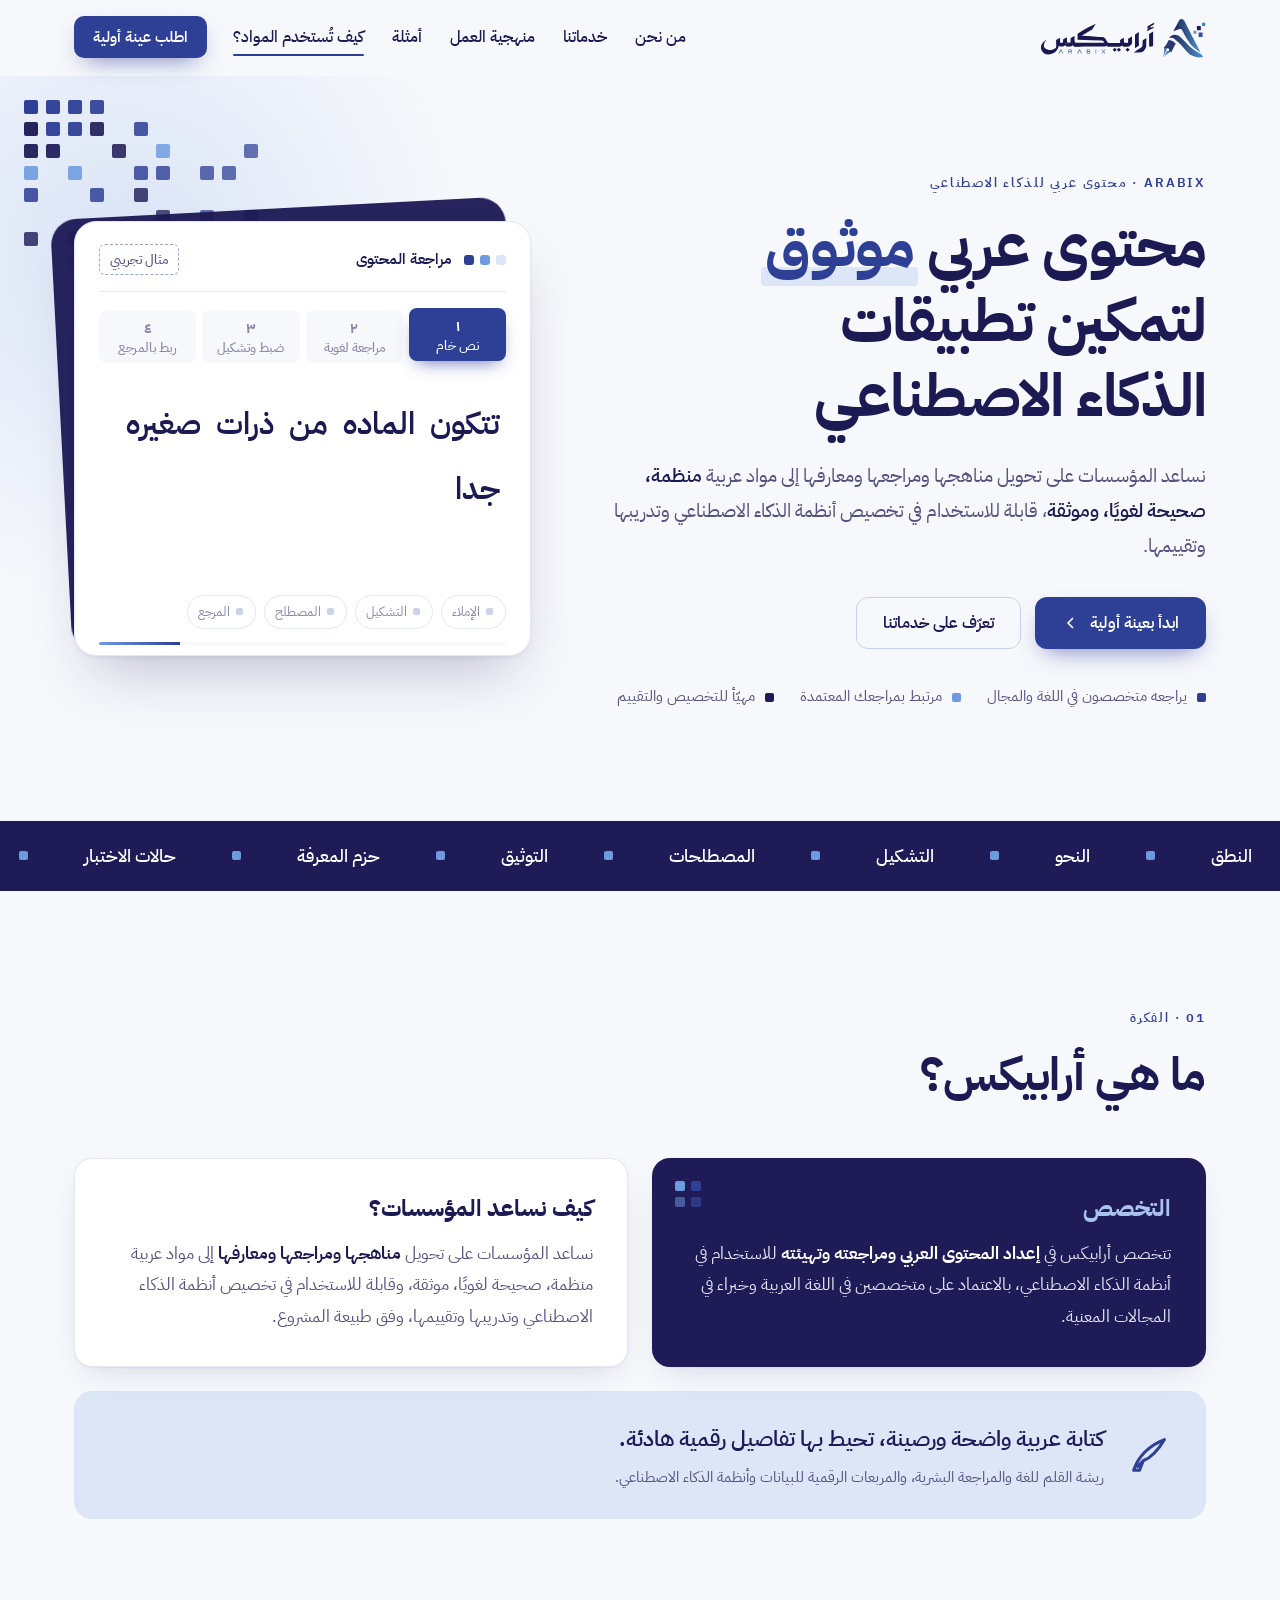
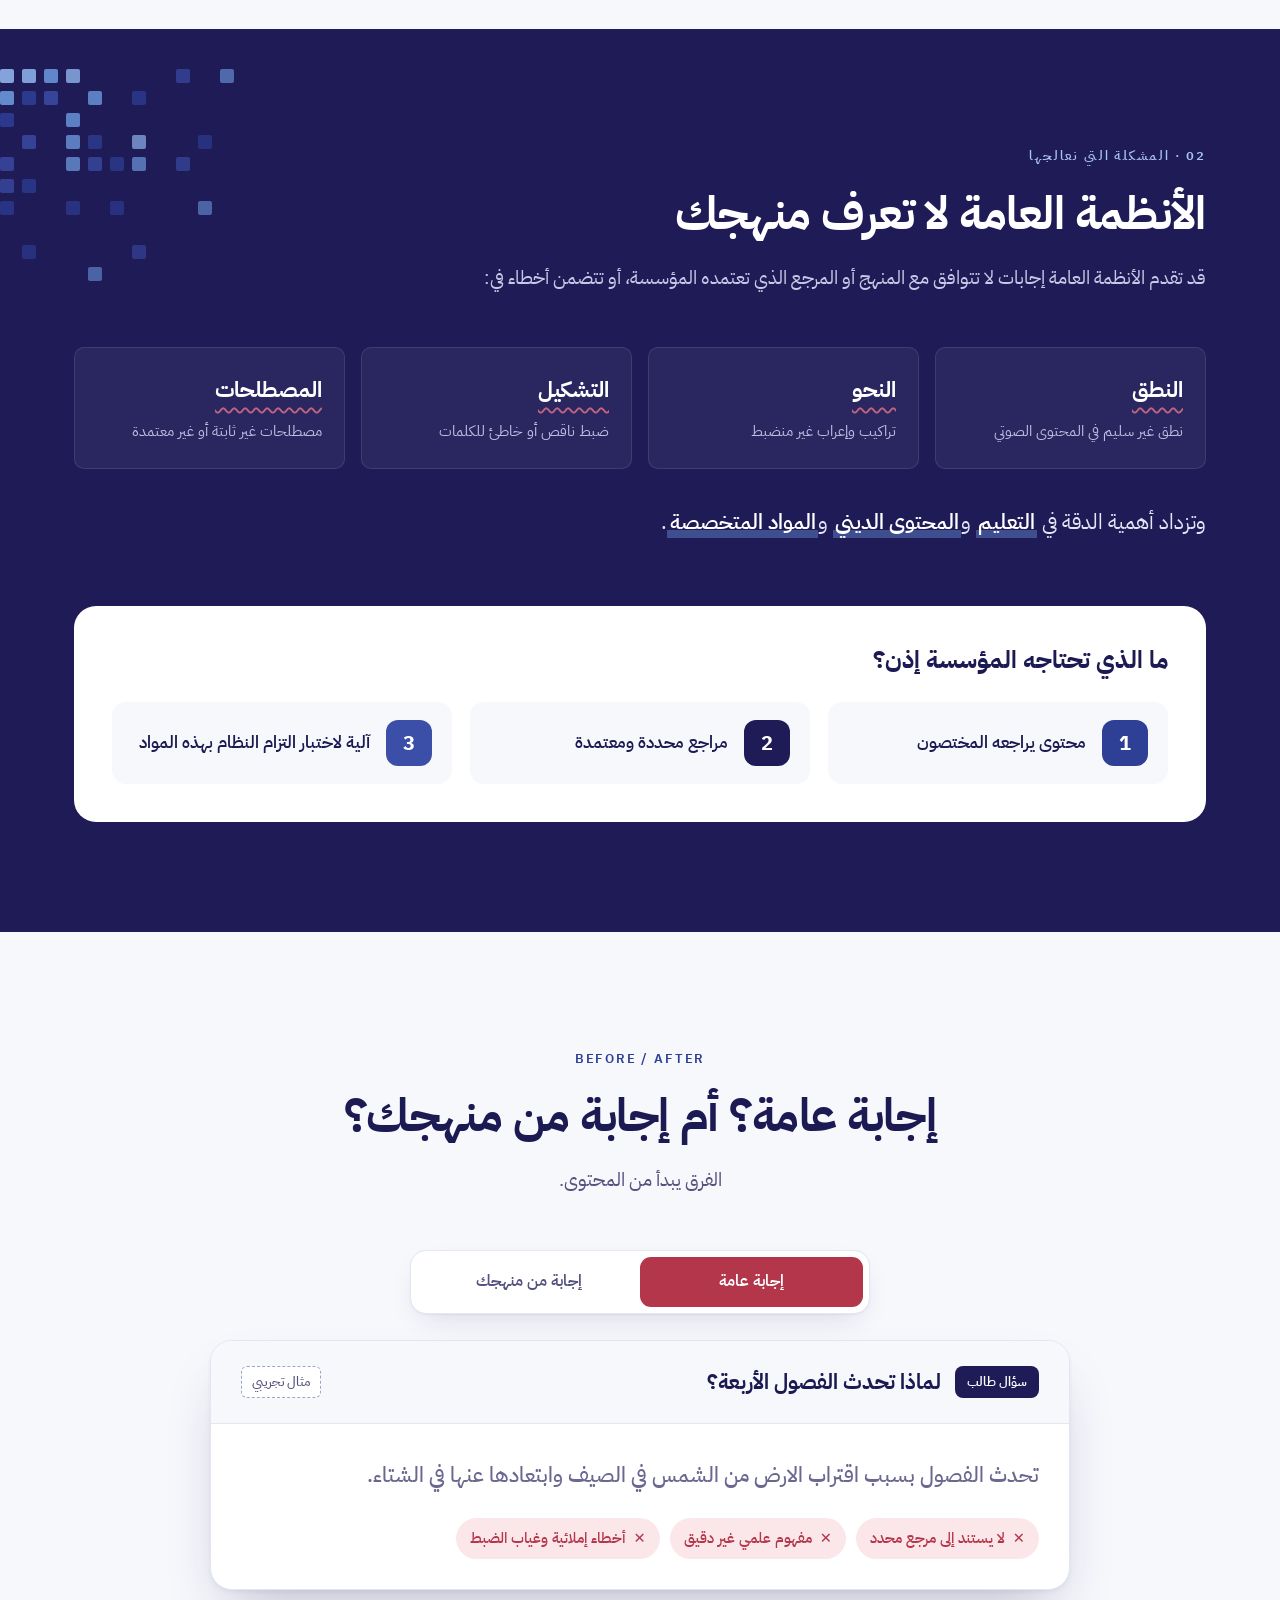
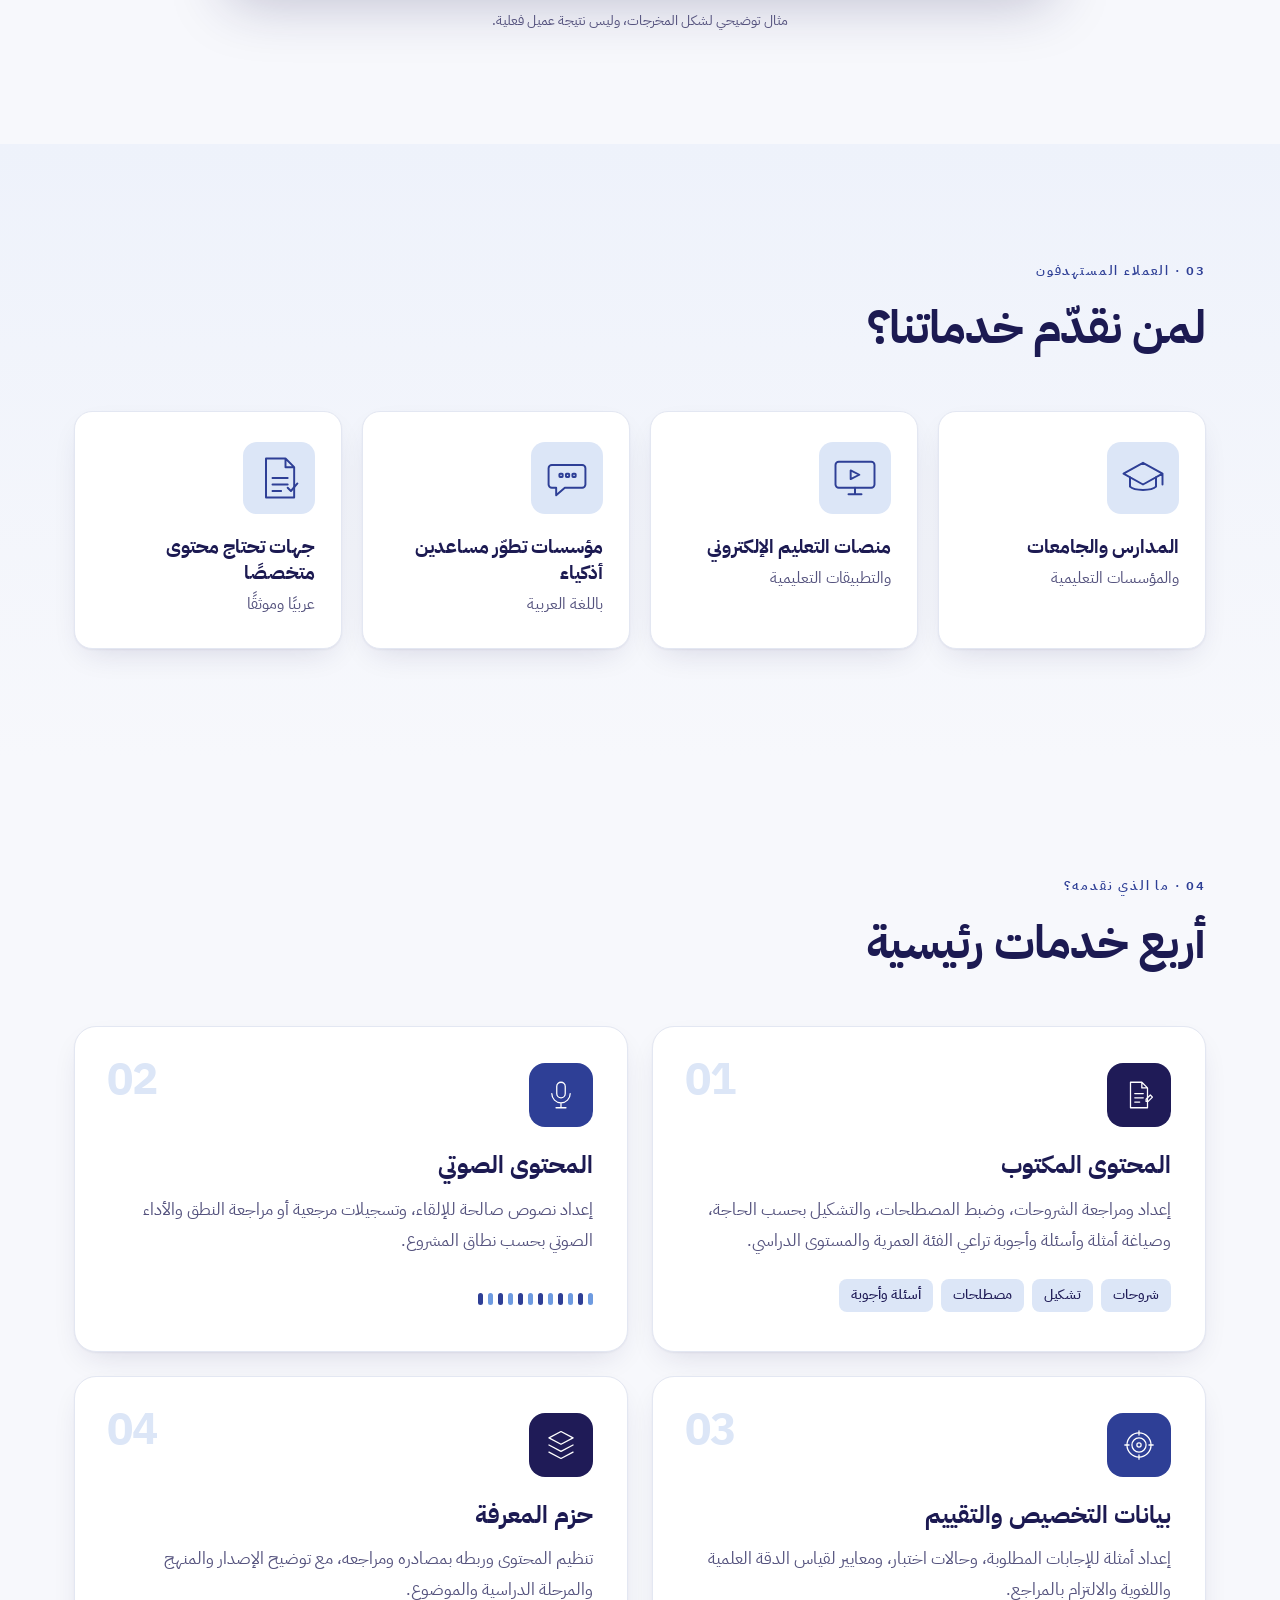
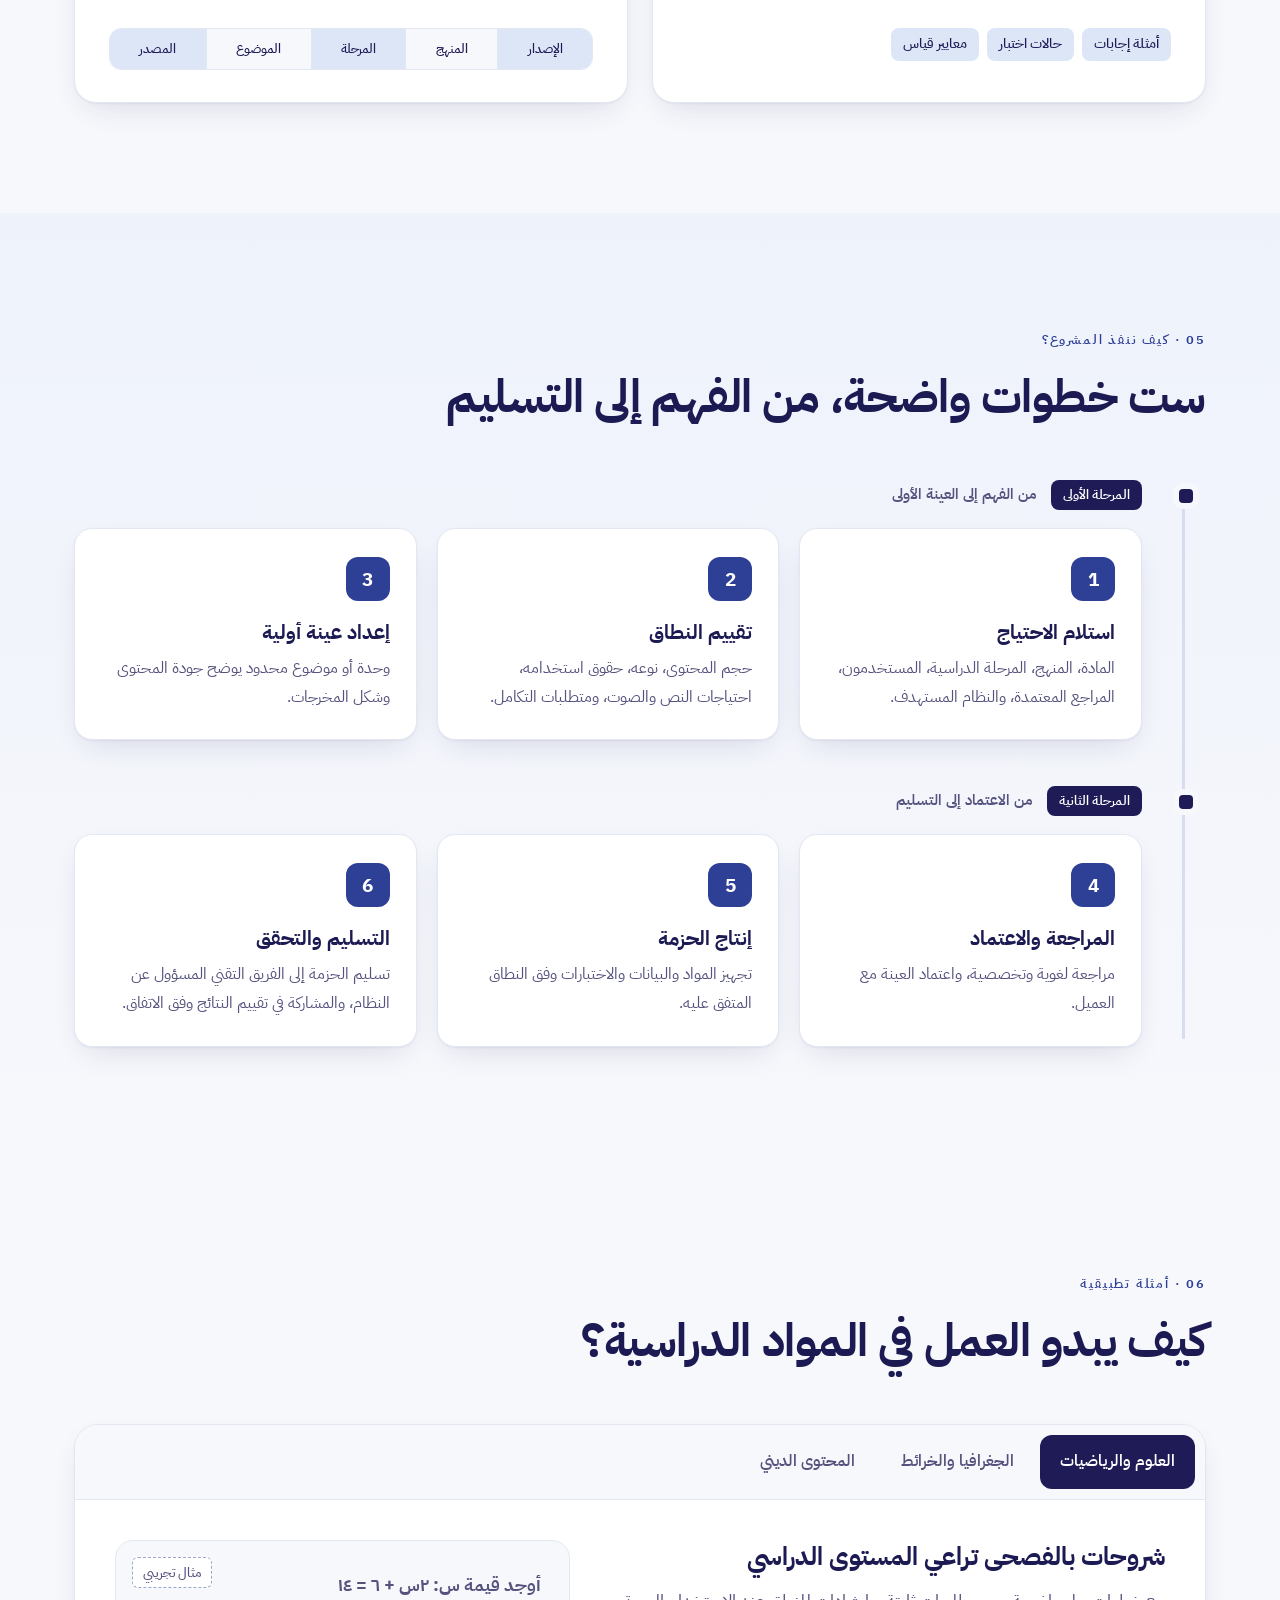
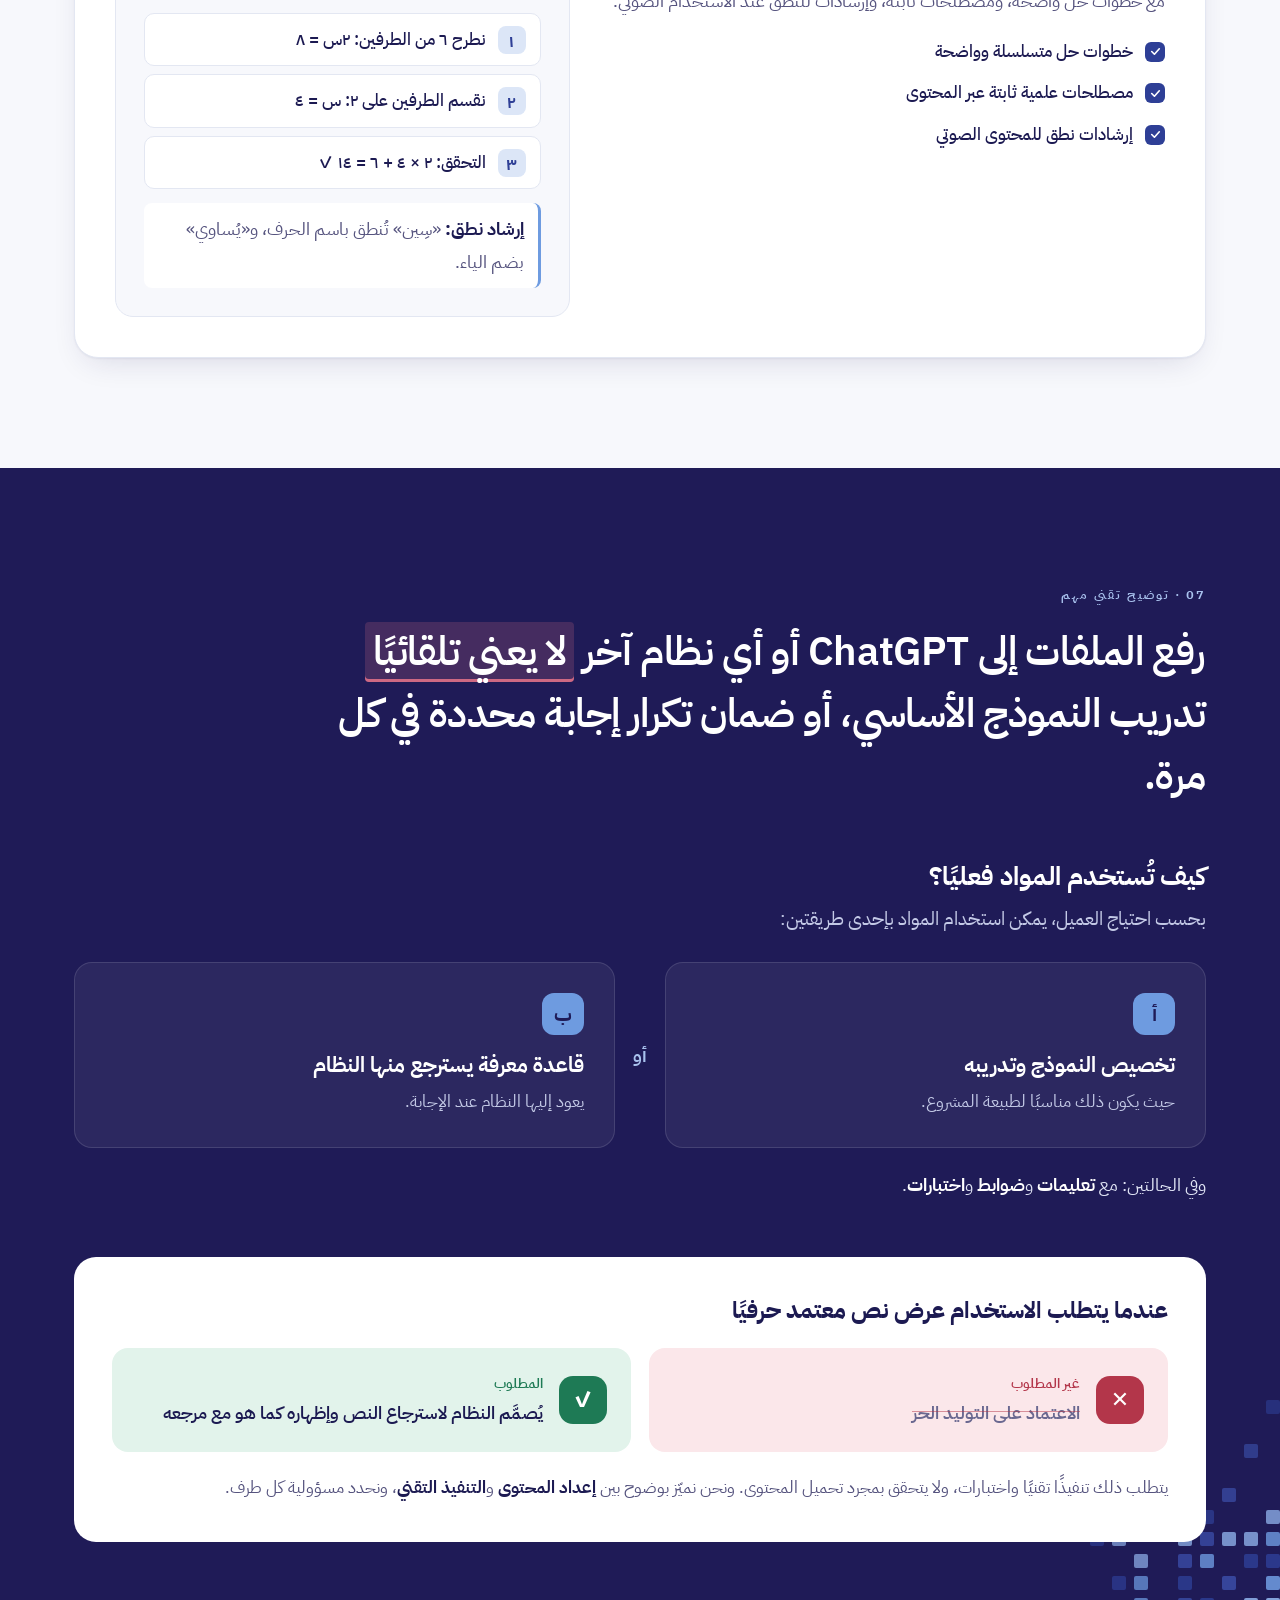
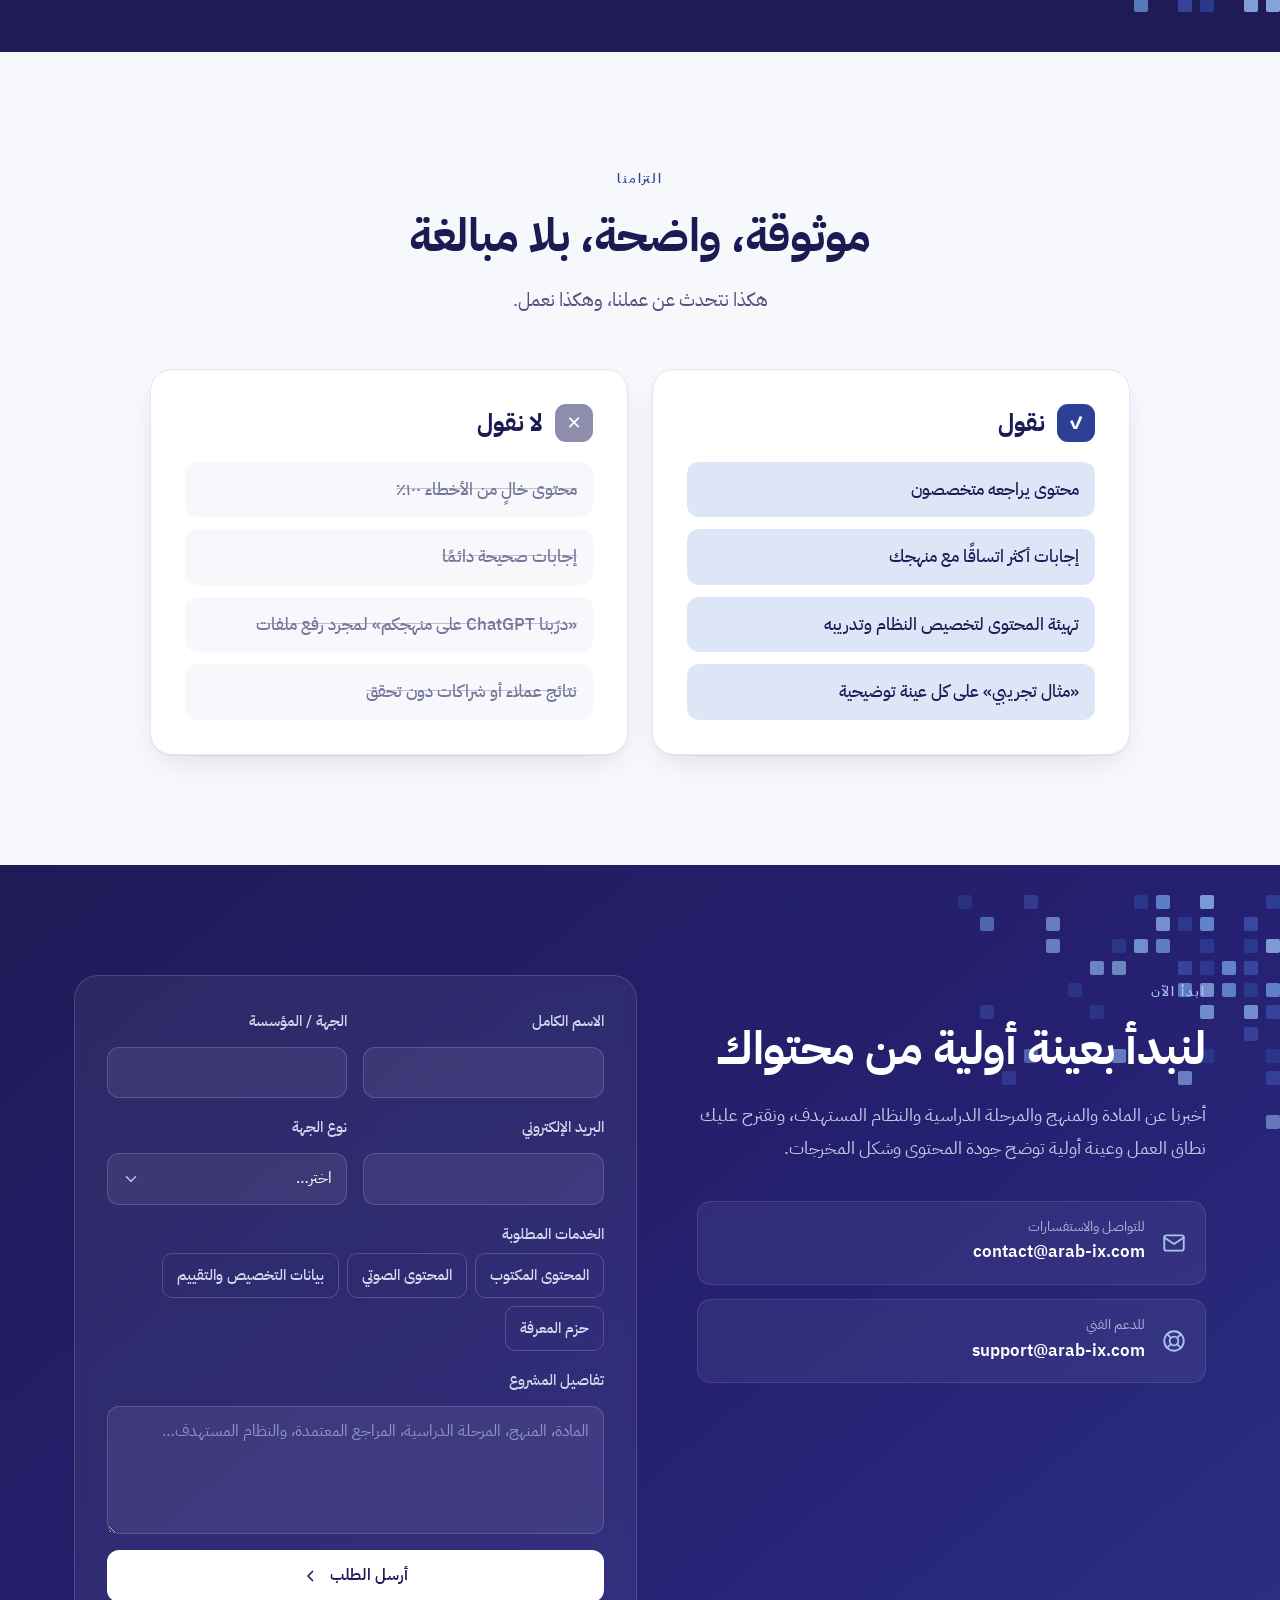
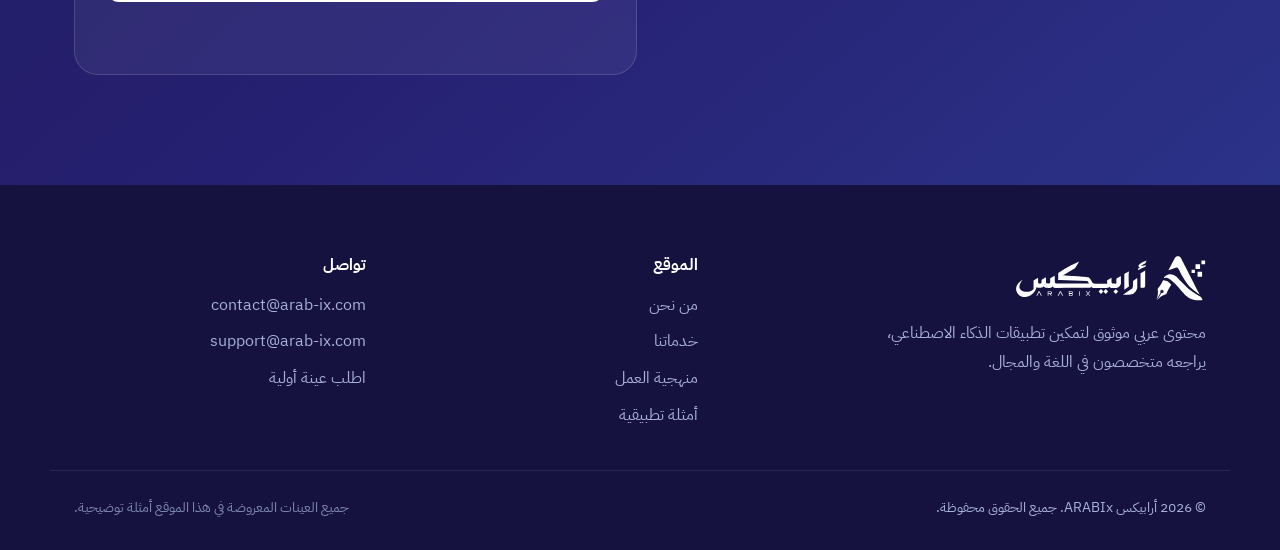
==== commit 42bf31fa: "Use the official domain arab-ix.com Update canonical URL, Open Graph tags, structured data, sitemap," ====
--- a/index.html
+++ b/index.html
@@ -6,15 +6,15 @@
   <title>أرابيكس ARABIx | محتوى عربي موثوق لتمكين تطبيقات الذكاء الاصطناعي</title>
   <meta name="description" content="أرابيكس تساعد المؤسسات على إعداد محتوى عربي متخصص وموثق يراجعه متخصصون، وتهيئته لتخصيص أنظمة الذكاء الاصطناعي وتدريبها وتقييمها، بما يدعم إجابات أكثر اتساقًا مع مناهجها ومراجعها.">
   <meta name="theme-color" content="#1F1B57">
-  <link rel="canonical" href="https://arabix.ai/">
+  <link rel="canonical" href="https://arab-ix.com/">
 
   <meta property="og:type" content="website">
   <meta property="og:locale" content="ar_AR">
   <meta property="og:site_name" content="أرابيكس ARABIx">
   <meta property="og:title" content="أرابيكس | محتوى عربي موثوق للذكاء الاصطناعي">
   <meta property="og:description" content="محتوى عربي يراجعه متخصصون في اللغة والمجال، مهيّأ لتخصيص أنظمة الذكاء الاصطناعي وتدريبها وتقييمها.">
-  <meta property="og:url" content="https://arabix.ai/">
-  <meta property="og:image" content="https://arabix.ai/assets/img/og-image.png">
+  <meta property="og:url" content="https://arab-ix.com/">
+  <meta property="og:image" content="https://arab-ix.com/assets/img/og-image.png">
   <meta name="twitter:card" content="summary_large_image">
 
   <link rel="icon" href="assets/img/mark.svg" type="image/svg+xml">
@@ -32,12 +32,12 @@
     "@type": "Organization",
     "name": "ARABIx — أرابيكس",
     "alternateName": "أرابيكس",
-    "url": "https://arabix.ai/",
-    "logo": "https://arabix.ai/assets/img/logo.svg",
+    "url": "https://arab-ix.com/",
+    "logo": "https://arab-ix.com/assets/img/logo.svg",
     "description": "إعداد المحتوى العربي ومراجعته وتهيئته للاستخدام في أنظمة الذكاء الاصطناعي.",
     "contactPoint": [
-      {"@type": "ContactPoint", "contactType": "customer service", "email": "contact@arabix.ai", "availableLanguage": ["Arabic", "English"]},
-      {"@type": "ContactPoint", "contactType": "technical support", "email": "support@arabix.ai", "availableLanguage": ["Arabic", "English"]}
+      {"@type": "ContactPoint", "contactType": "customer service", "email": "contact@arab-ix.com", "availableLanguage": ["Arabic", "English"]},
+      {"@type": "ContactPoint", "contactType": "technical support", "email": "support@arab-ix.com", "availableLanguage": ["Arabic", "English"]}
     ]
   }
   </script>
@@ -566,11 +566,11 @@
           <ul class="contact-list">
             <li>
               <svg viewBox="0 0 24 24" aria-hidden="true"><rect x="3" y="5" width="18" height="14" rx="2"/><path d="M3 7l9 6 9-6"/></svg>
-              <div><small>للتواصل والاستفسارات</small><a href="mailto:contact@arabix.ai" data-email="contact">contact@arabix.ai</a></div>
+              <div><small>للتواصل والاستفسارات</small><a href="mailto:contact@arab-ix.com" data-email="contact">contact@arab-ix.com</a></div>
             </li>
             <li>
               <svg viewBox="0 0 24 24" aria-hidden="true"><circle cx="12" cy="12" r="9"/><circle cx="12" cy="12" r="4"/><path d="M5.6 5.6l3.6 3.6 M14.8 14.8l3.6 3.6 M18.4 5.6l-3.6 3.6 M9.2 14.8l-3.6 3.6"/></svg>
-              <div><small>للدعم الفني</small><a href="mailto:support@arabix.ai" data-email="support">support@arabix.ai</a></div>
+              <div><small>للدعم الفني</small><a href="mailto:support@arab-ix.com" data-email="support">support@arab-ix.com</a></div>
             </li>
           </ul>
         </div>
@@ -644,8 +644,8 @@
       </nav>
       <div class="footer-nav">
         <h4>تواصل</h4>
-        <a href="mailto:contact@arabix.ai" data-email="contact">contact@arabix.ai</a>
-        <a href="mailto:support@arabix.ai" data-email="support">support@arabix.ai</a>
+        <a href="mailto:contact@arab-ix.com" data-email="contact">contact@arab-ix.com</a>
+        <a href="mailto:support@arab-ix.com" data-email="support">support@arab-ix.com</a>
         <a href="#contact">اطلب عينة أولية</a>
       </div>
     </div>
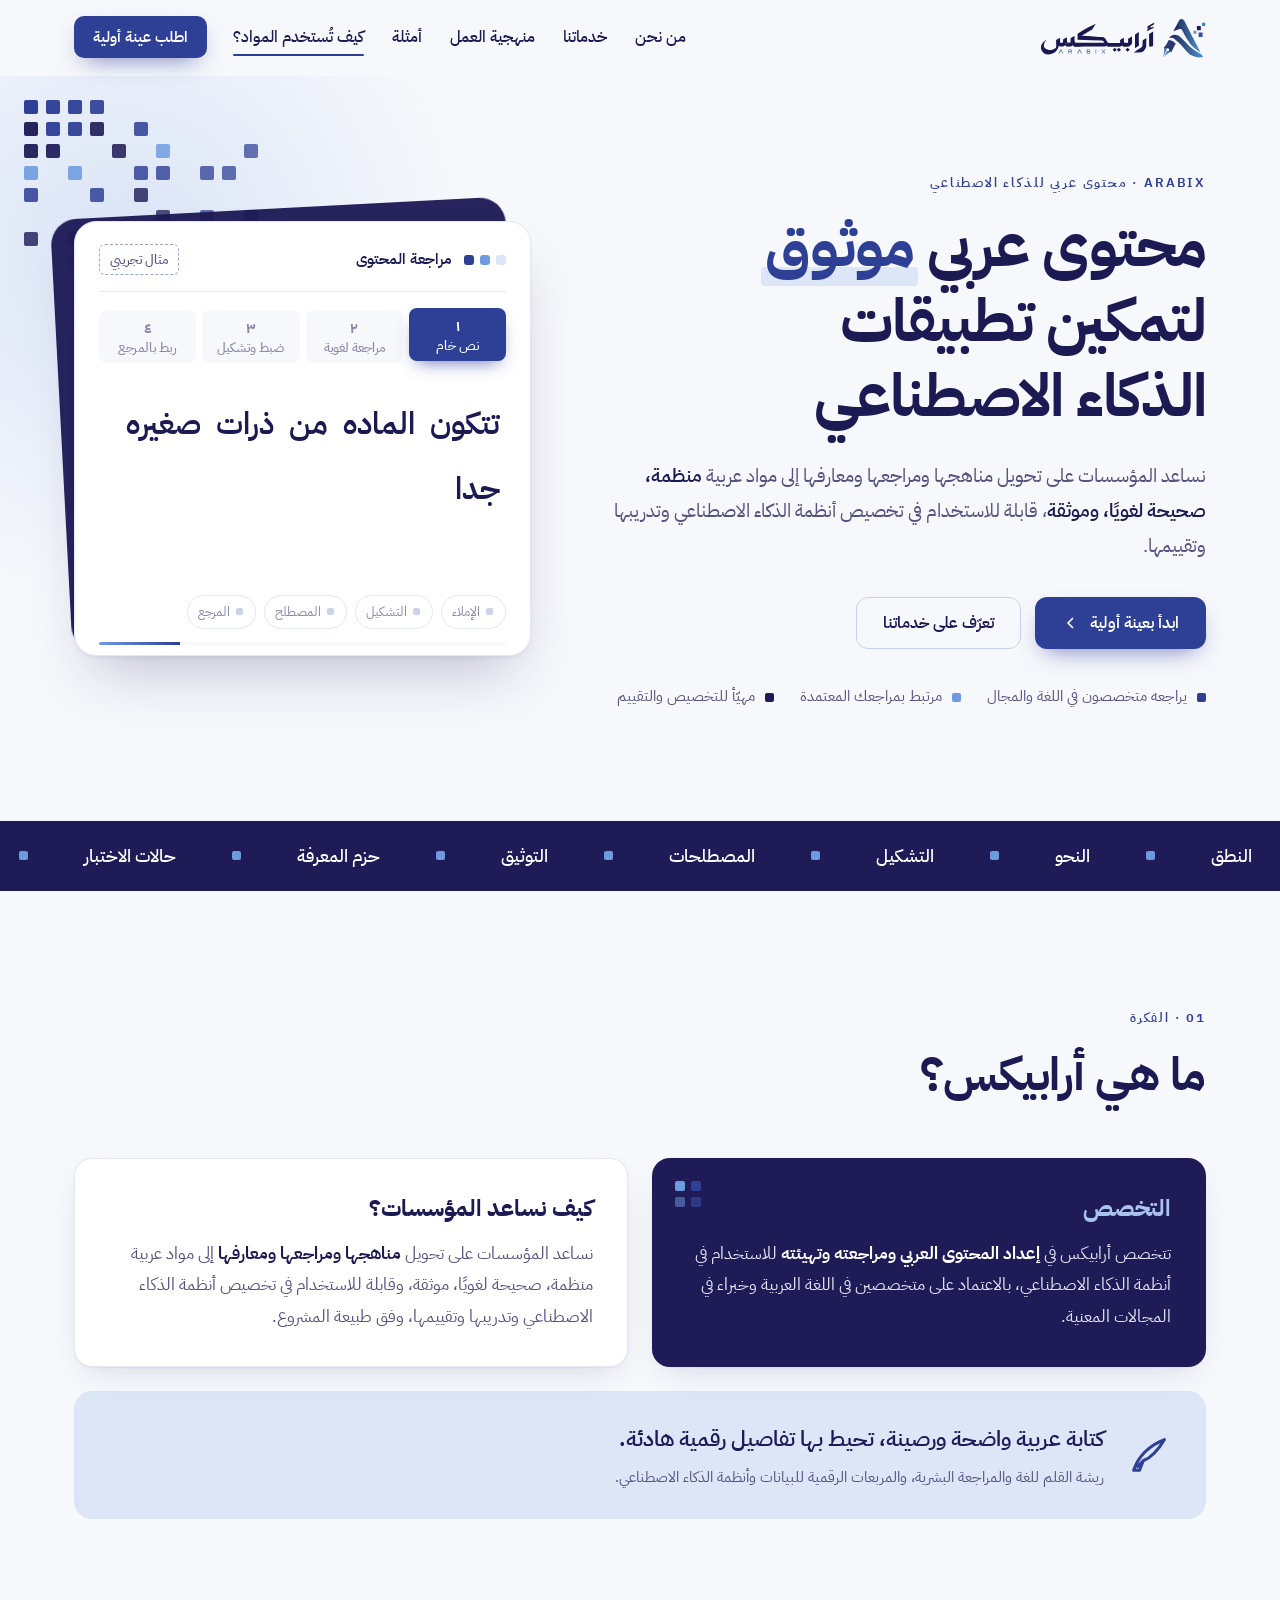
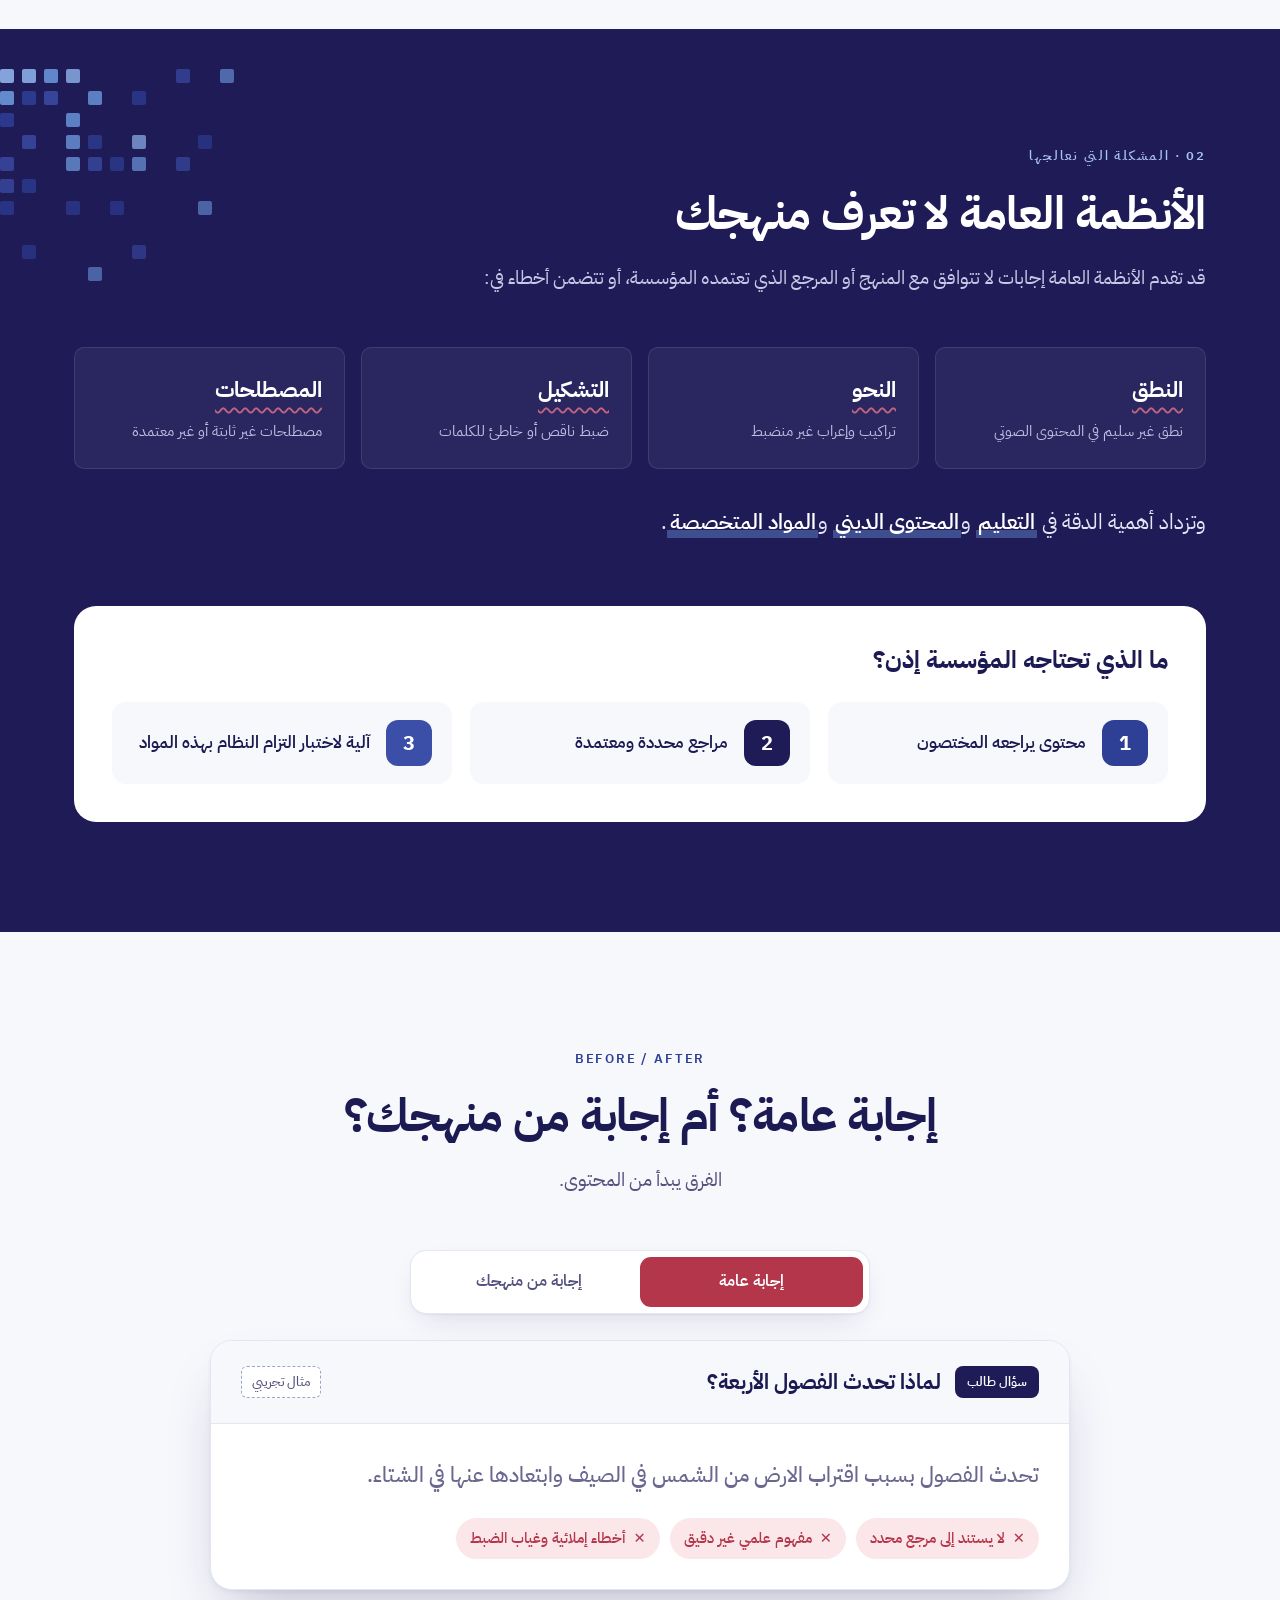
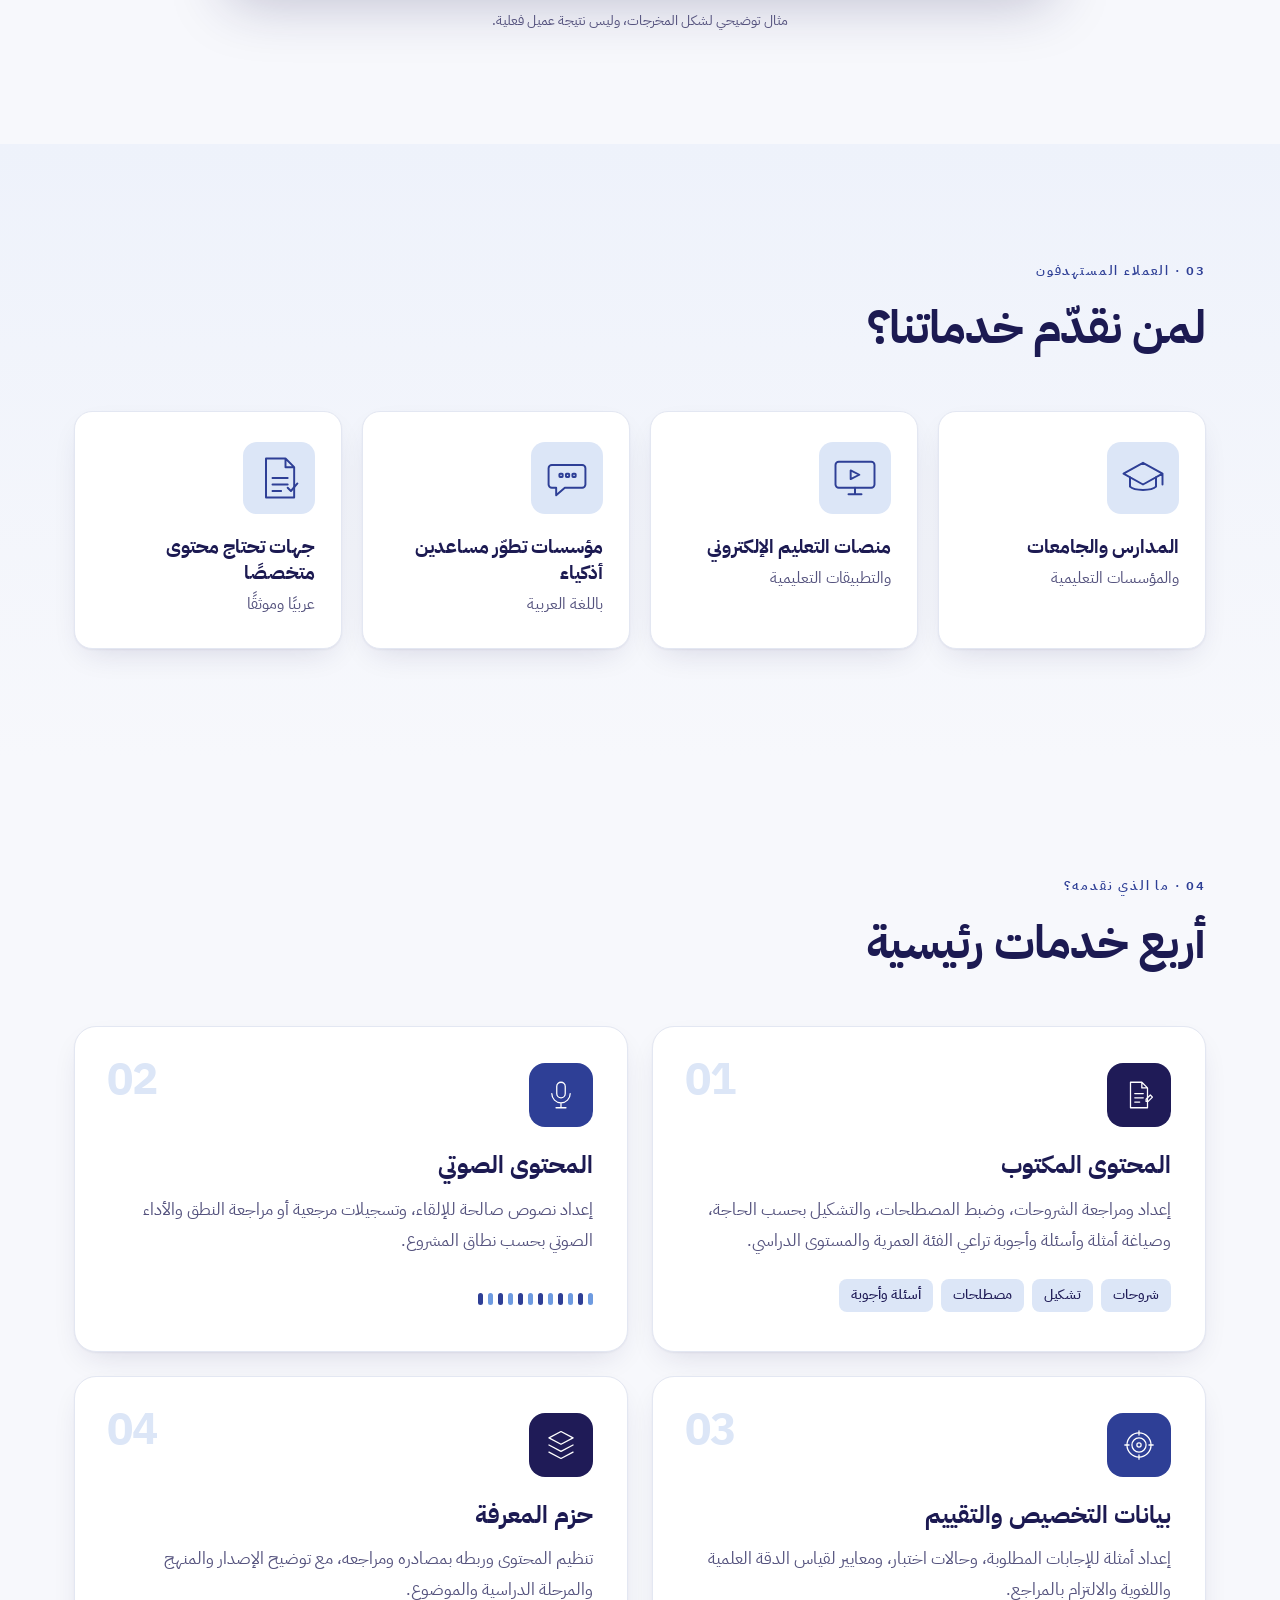
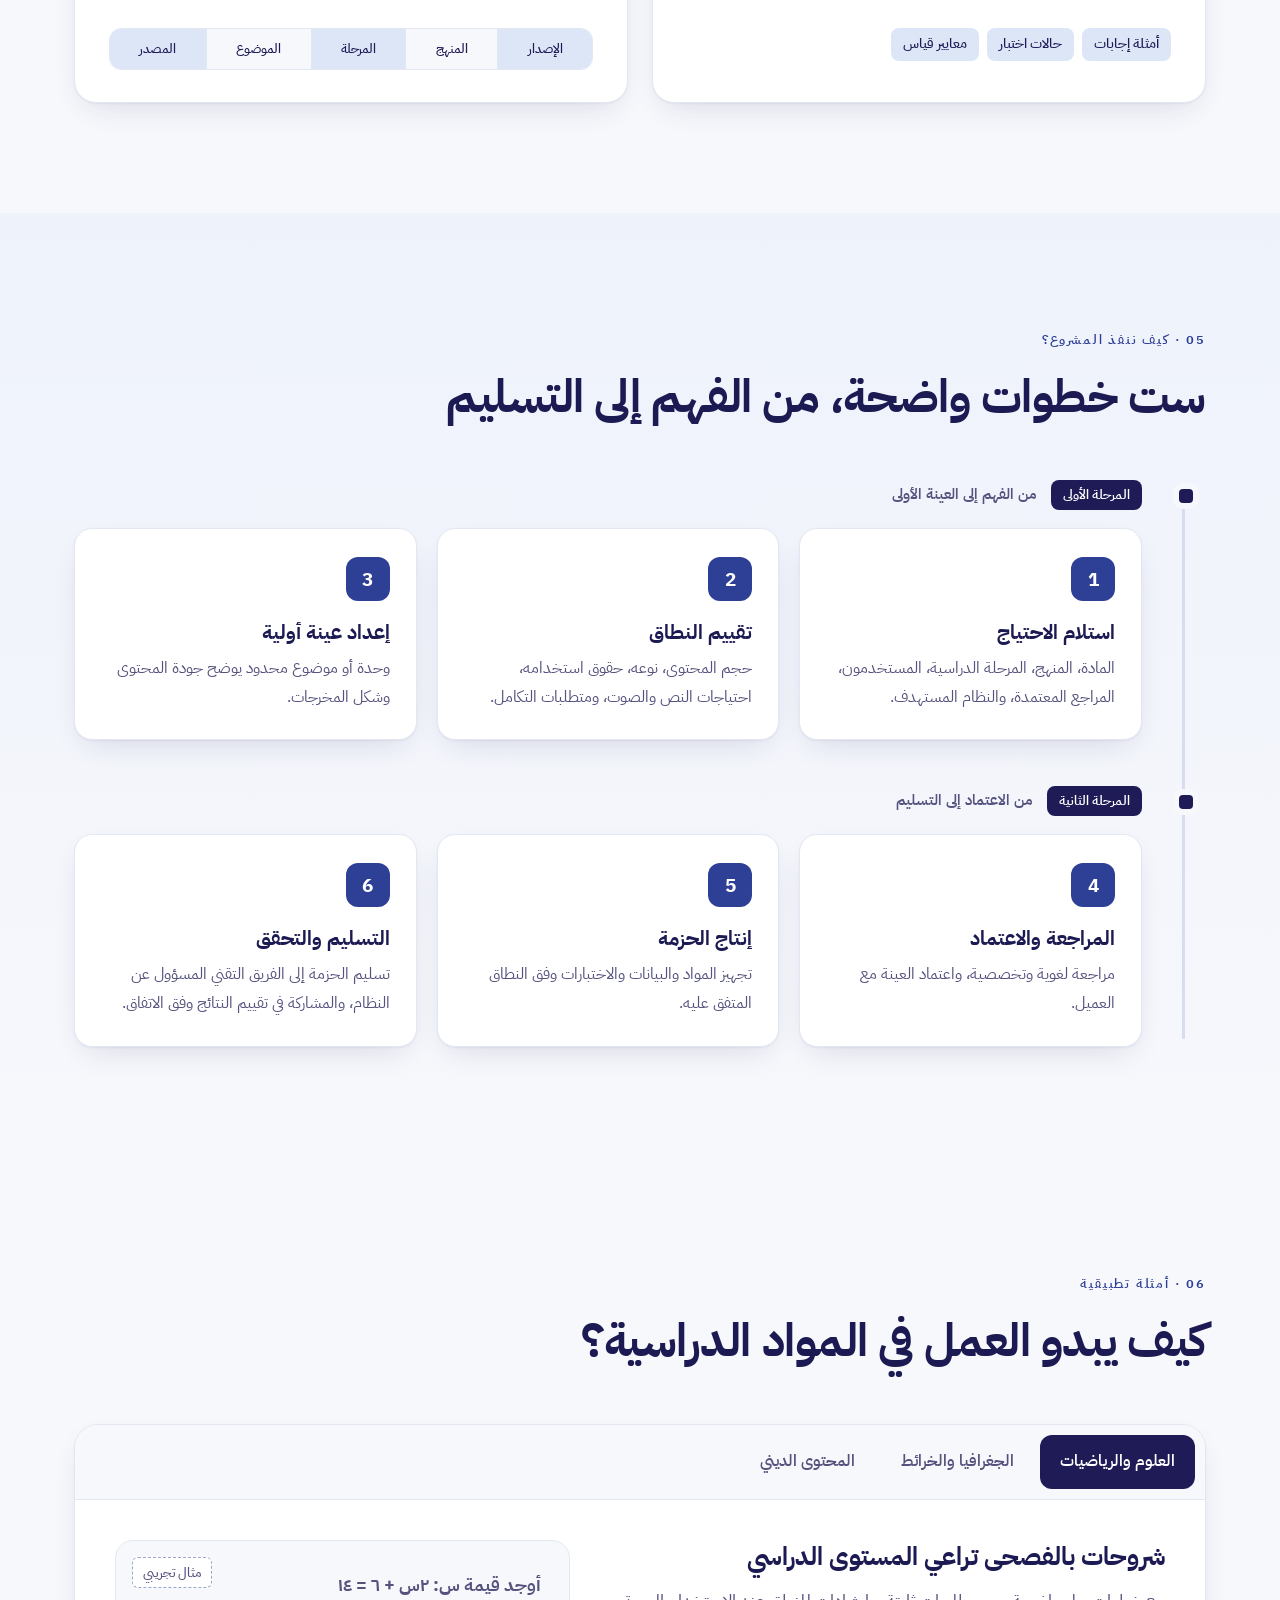
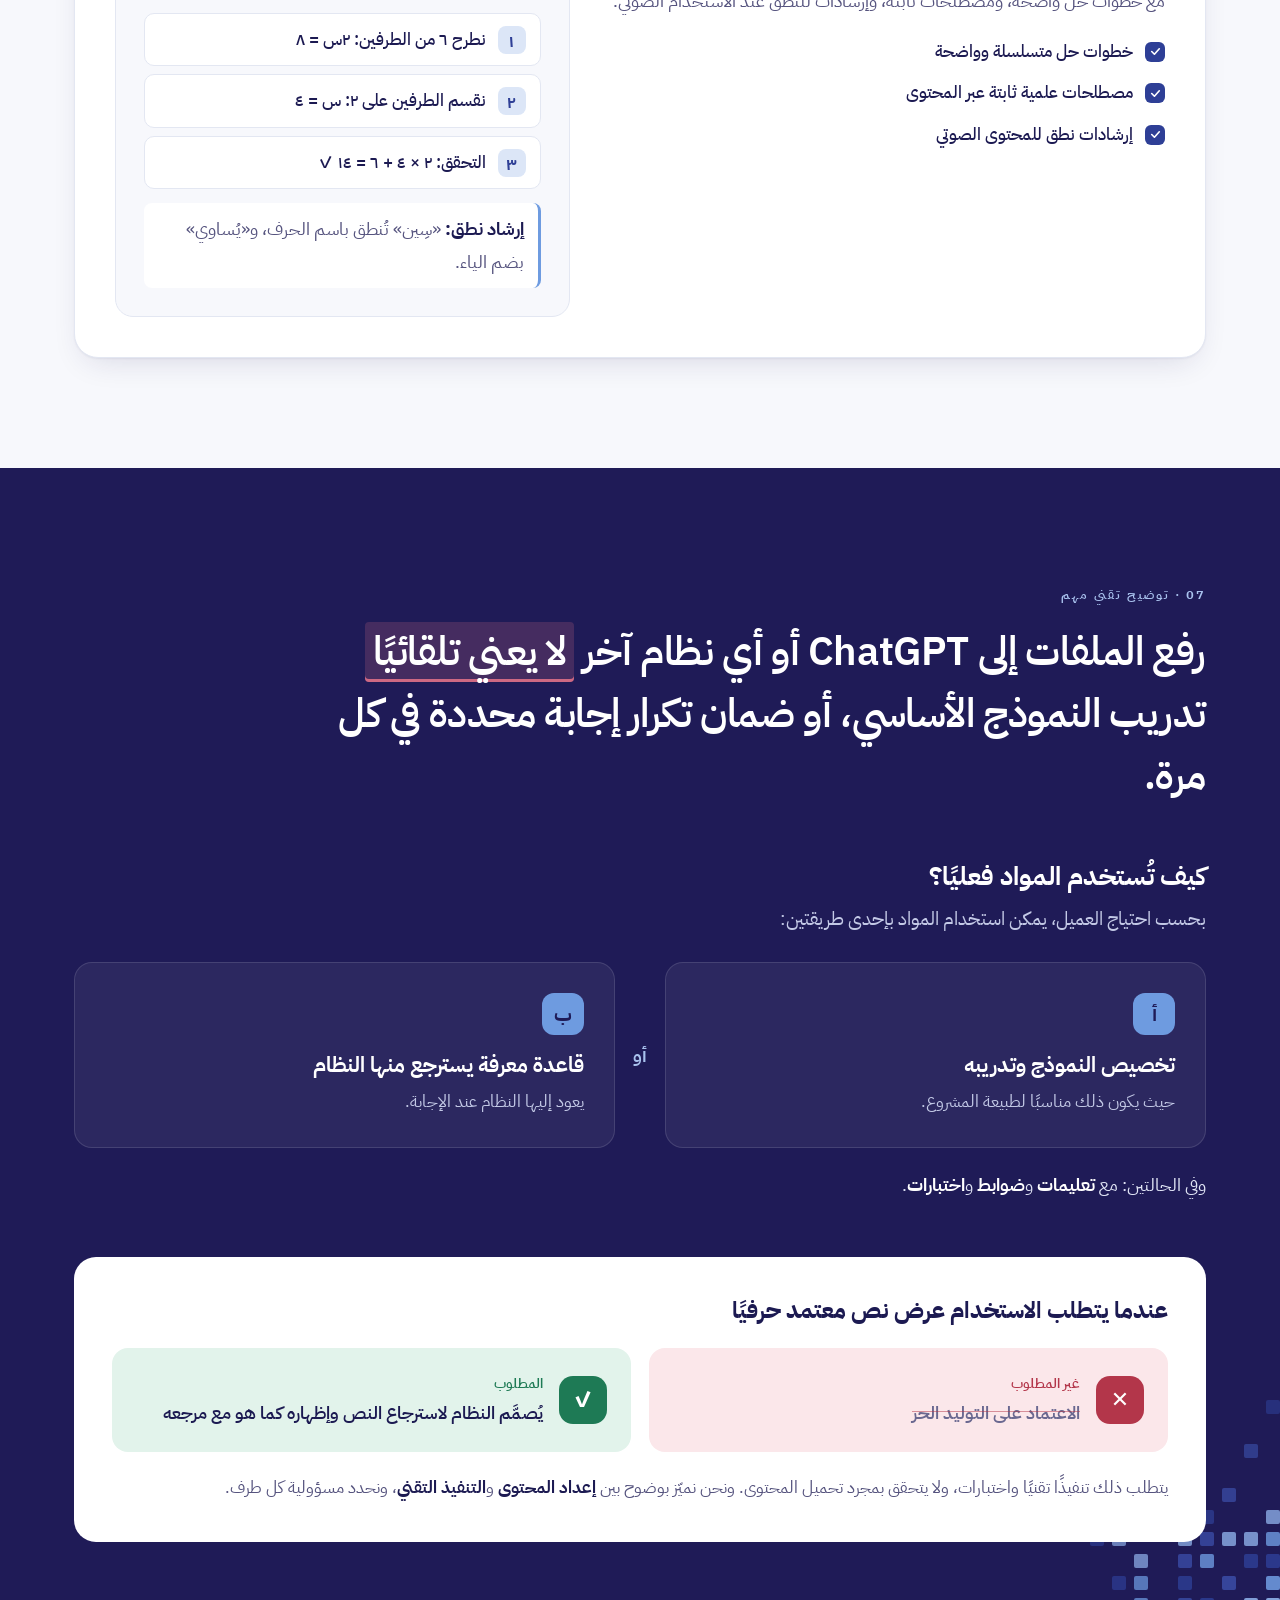
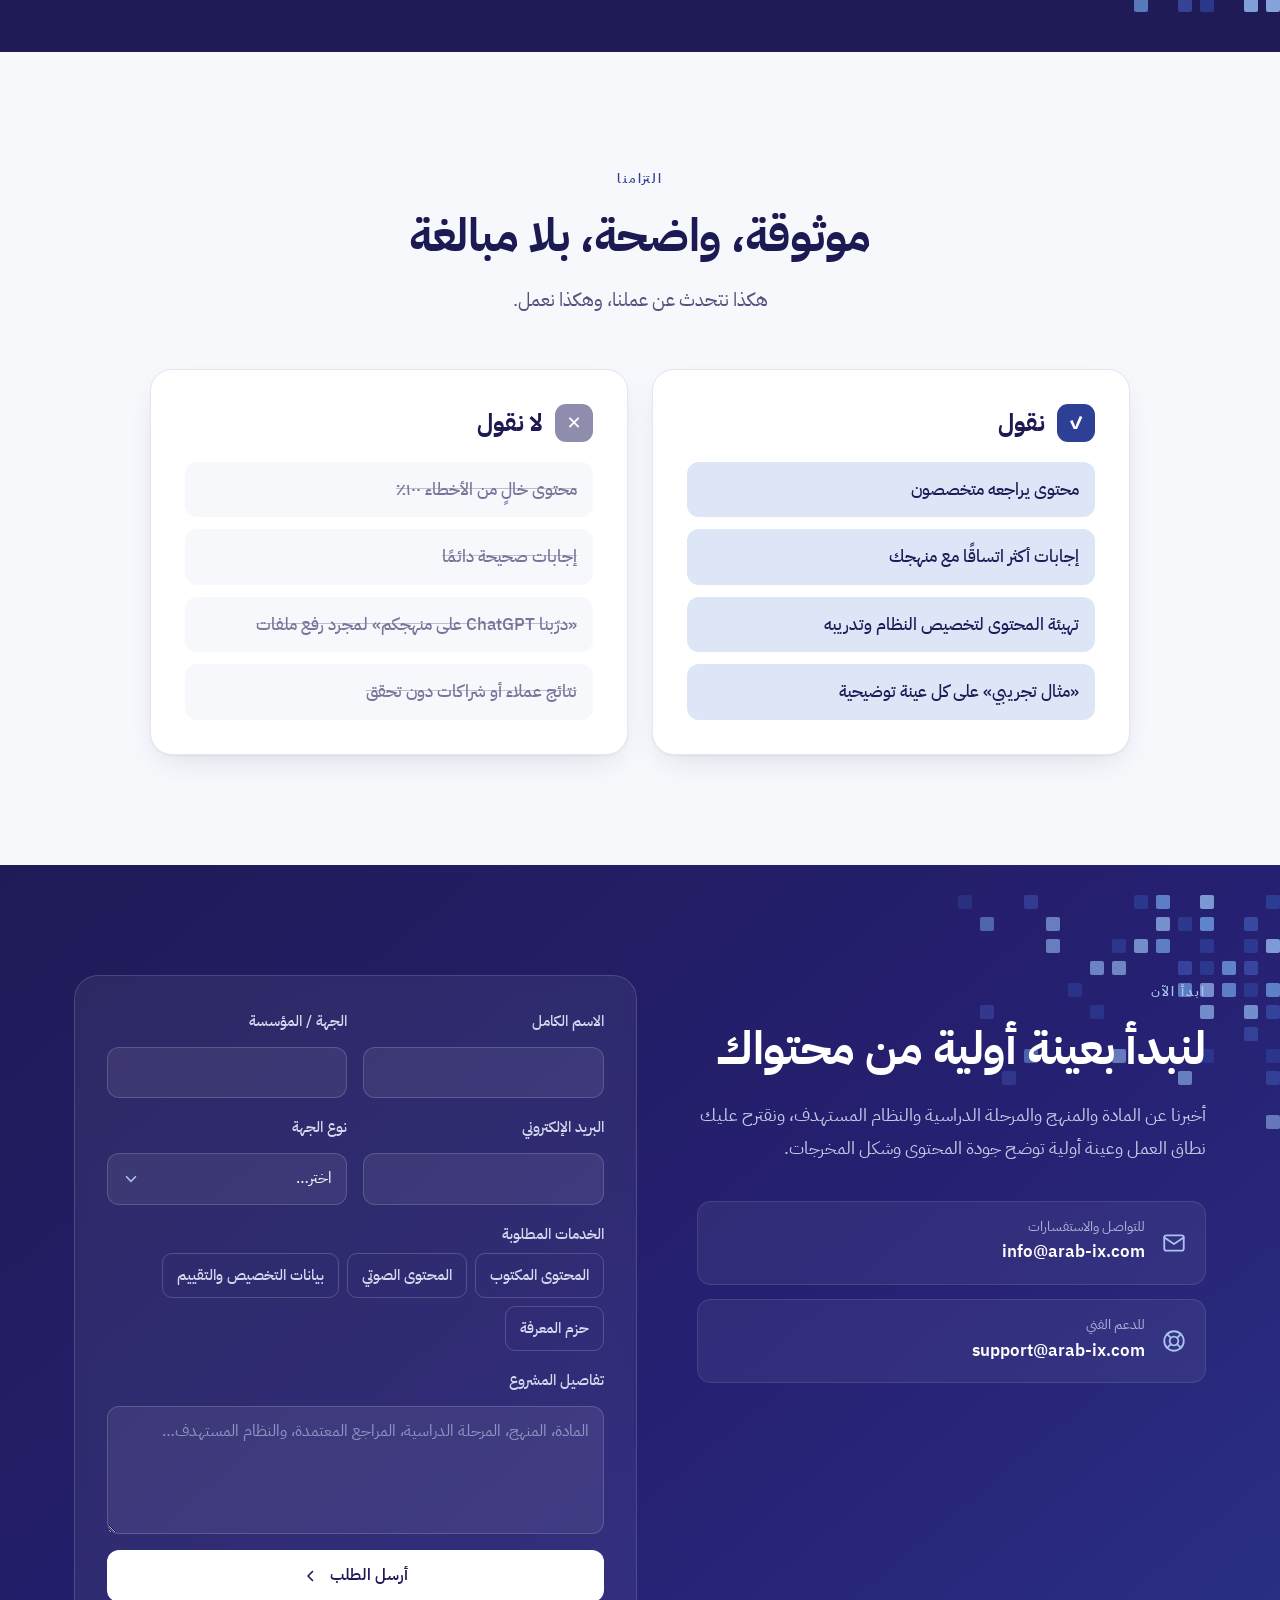
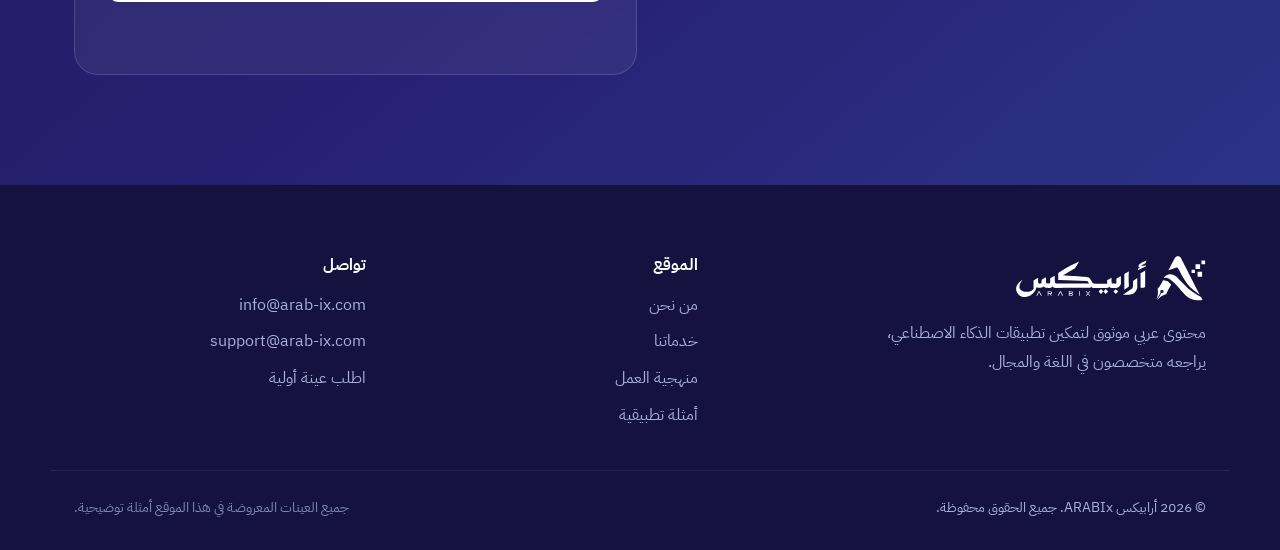
==== commit ae8cef0c: "Switch contact email to info@arab-ix.com Matches the mailboxes created in Zoho Mail (info@ and suppo" ====
--- a/index.html
+++ b/index.html
@@ -36,7 +36,7 @@
     "logo": "https://arab-ix.com/assets/img/logo.svg",
     "description": "إعداد المحتوى العربي ومراجعته وتهيئته للاستخدام في أنظمة الذكاء الاصطناعي.",
     "contactPoint": [
-      {"@type": "ContactPoint", "contactType": "customer service", "email": "contact@arab-ix.com", "availableLanguage": ["Arabic", "English"]},
+      {"@type": "ContactPoint", "contactType": "customer service", "email": "info@arab-ix.com", "availableLanguage": ["Arabic", "English"]},
       {"@type": "ContactPoint", "contactType": "technical support", "email": "support@arab-ix.com", "availableLanguage": ["Arabic", "English"]}
     ]
   }
@@ -566,7 +566,7 @@
           <ul class="contact-list">
             <li>
               <svg viewBox="0 0 24 24" aria-hidden="true"><rect x="3" y="5" width="18" height="14" rx="2"/><path d="M3 7l9 6 9-6"/></svg>
-              <div><small>للتواصل والاستفسارات</small><a href="mailto:contact@arab-ix.com" data-email="contact">contact@arab-ix.com</a></div>
+              <div><small>للتواصل والاستفسارات</small><a href="mailto:info@arab-ix.com" data-email="info">info@arab-ix.com</a></div>
             </li>
             <li>
               <svg viewBox="0 0 24 24" aria-hidden="true"><circle cx="12" cy="12" r="9"/><circle cx="12" cy="12" r="4"/><path d="M5.6 5.6l3.6 3.6 M14.8 14.8l3.6 3.6 M18.4 5.6l-3.6 3.6 M9.2 14.8l-3.6 3.6"/></svg>
@@ -644,7 +644,7 @@
       </nav>
       <div class="footer-nav">
         <h4>تواصل</h4>
-        <a href="mailto:contact@arab-ix.com" data-email="contact">contact@arab-ix.com</a>
+        <a href="mailto:info@arab-ix.com" data-email="info">info@arab-ix.com</a>
         <a href="mailto:support@arab-ix.com" data-email="support">support@arab-ix.com</a>
         <a href="#contact">اطلب عينة أولية</a>
       </div>
